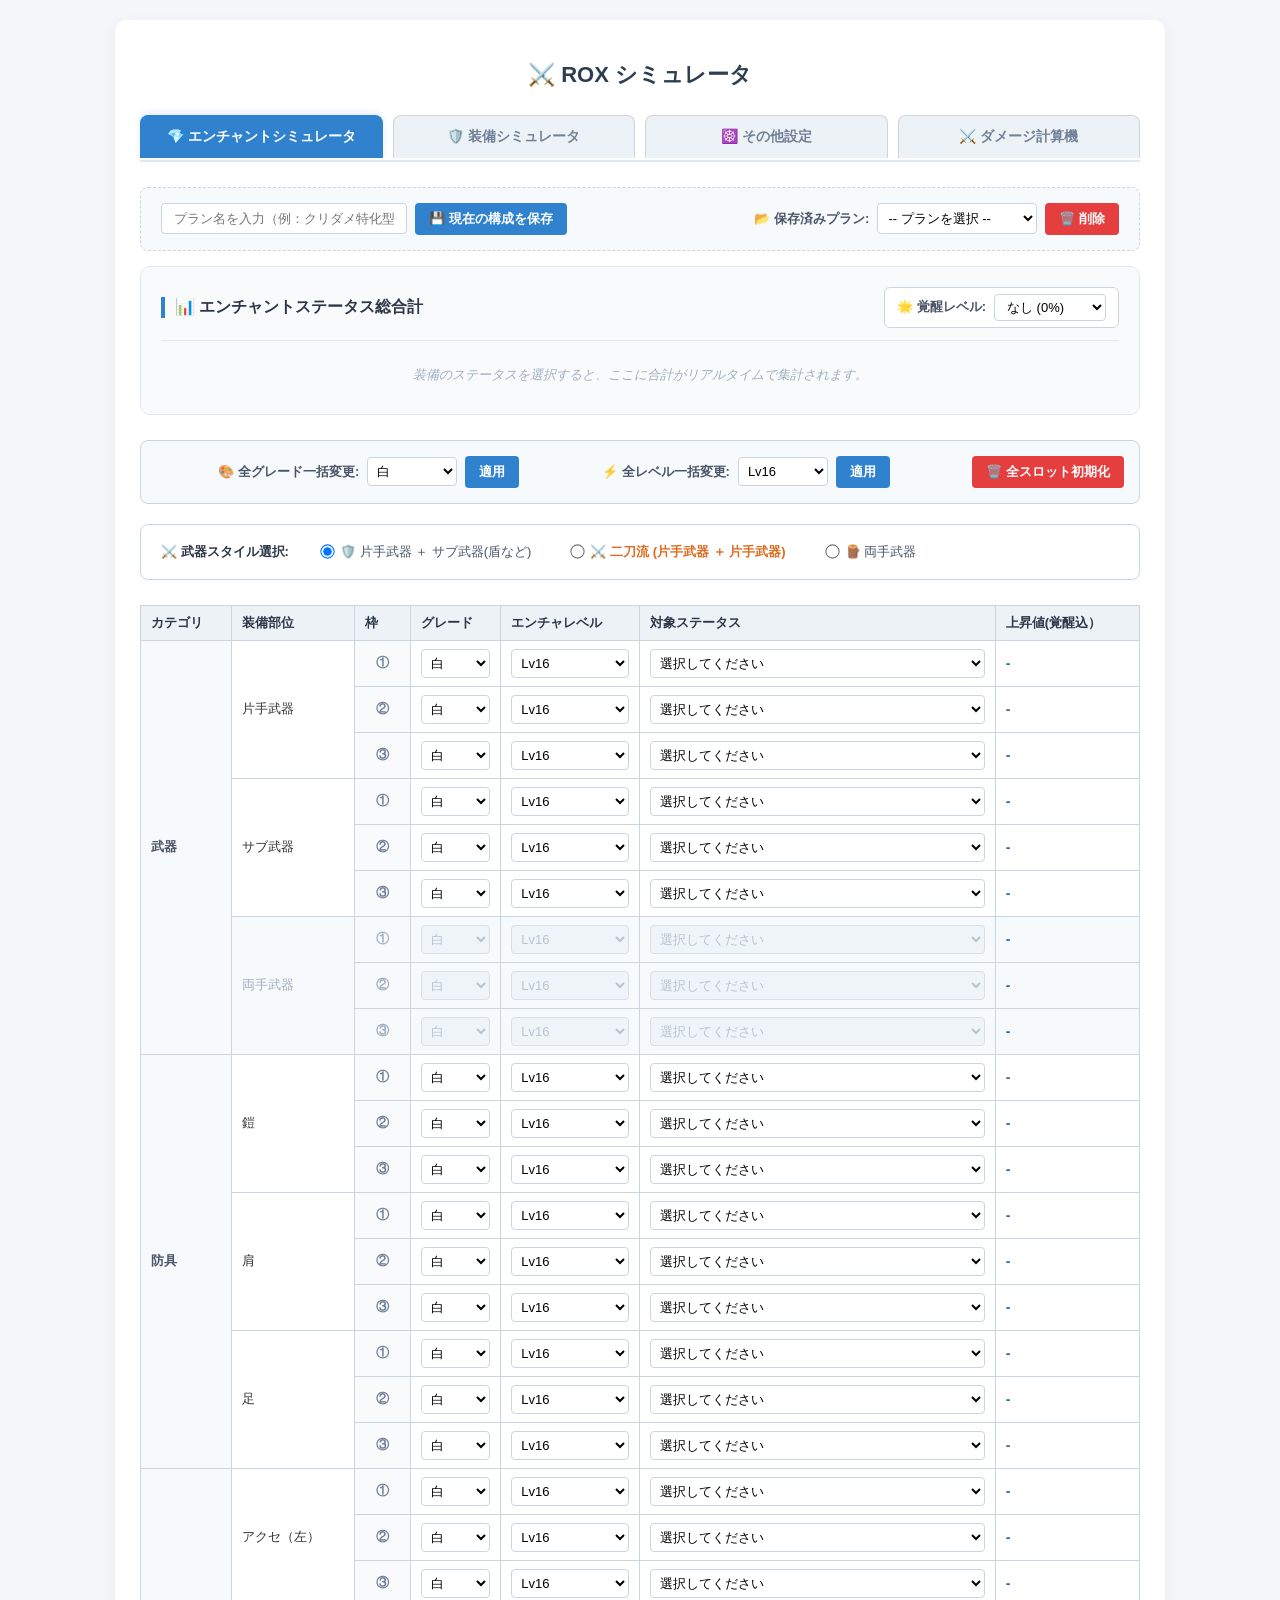
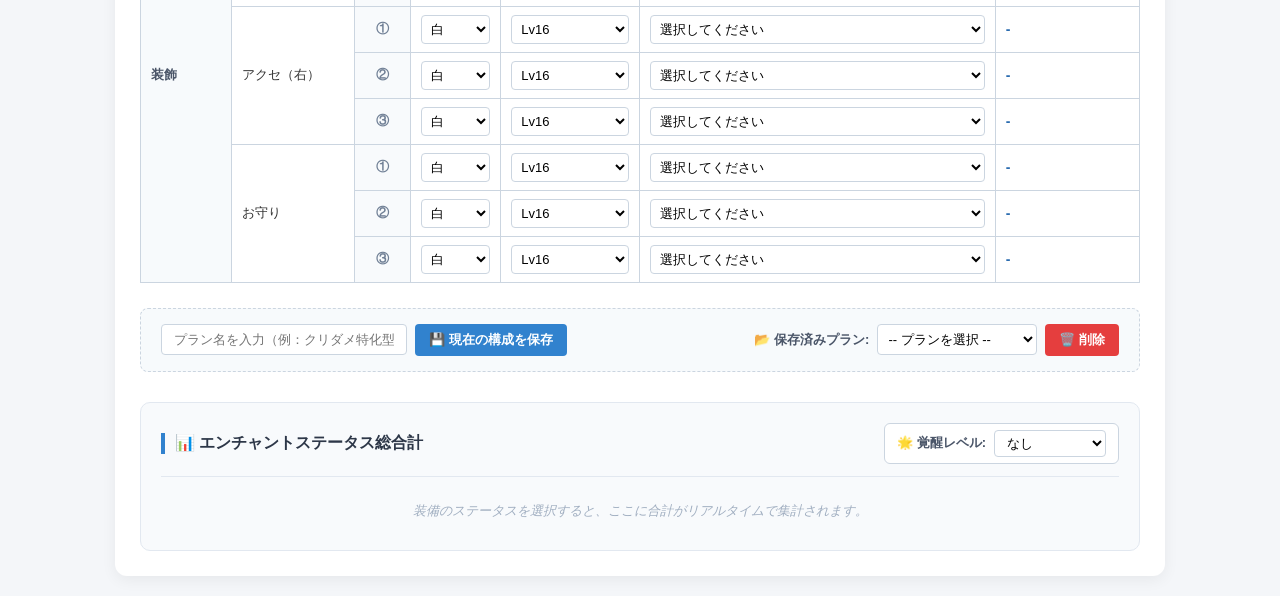
==== index.html @ 2a9247fd "add pet system" ====
<!DOCTYPE html>
<html lang="ja">
<head>
    <meta charset="UTF-8">
    <meta name="robots" content="noindex, nofollow">
    <meta name="viewport" content="width=device-width, initial-scale=1.0">
    <title>ROX シミュレータ</title>
    <link rel="stylesheet" href="css/style.css">
</head>
<body>

<div class="simulator-wrapper">
    <h1>⚔️ ROX シミュレータ</h1>

    <div class="tab-navigation">
        <button id="tabBtnEnchant" class="tab-btn active-tab" onclick="switchTab('enchant')">💎 エンチャントシミュレータ</button>
        <button id="tabBtnEquipment" class="tab-btn" onclick="switchTab('equipment')">🛡️ 装備シミュレータ</button>
        <button id="tabBtnEtc" class="tab-btn" onclick="switchTab('etc')">☸️ その他設定</button>
        <button id="tabBtnDamage" class="tab-btn" onclick="switchTab('damage')">⚔️ ダメージ計算機</button>
    </div>
    
    <div id="tabContentEnchant" class="tab-pane active-pane">
    <!-- 🌟【上部用】プラン保存・読込コントロールパネル -->
    <div class="save-panel">
        <div class="panel-section">
            <input type="text" id="planNameInput_top" placeholder="プラン名を入力（例：クリダメ特化型）" oninput="syncSavePanelInputs('top')">
            <button class="btn btn-save" onclick="saveCurrentPlan('top')">💾 現在の構成を保存</button>
        </div>
        <div class="panel-section">
            <label for="savedPlansSelect_top">📂 保存済みプラン:</label>
            <select id="savedPlansSelect_top" onchange="loadSelectedPlan('top')">
                <option value="">-- プランを選択 --</option>
            </select>
            <button class="btn btn-delete" onclick="deleteSelectedPlan('top')">🗑️ 削除</button>
        </div>
    </div>

    <!-- 🌟【上部用】クイック覚醒設定コントロールバー  -->
    <div class="summary-container summary-top-margin">
        <div class="summary-header">
            <h2>📊 エンチャントステータス総合計</h2>
            <div class="awakening-box">
                <label for="awakeningLevel_top">🌟 覚醒レベル:</label>
                <select id="awakeningLevel_top" onchange="syncAwakeningLevel('top')">
                    <option value="0" selected>なし (0%)</option>
                    <option value="0.5">Lv10 (50%)</option>
                    <option value="0.6">Lv12 (60%)</option>
                    <option value="0.7">Lv14 (70%)</option>
                    <option value="0.8">Lv16 (80%)</option>
                    <option value="0.9">Lv18 (90%)</option>
                    <option value="1.0">Lv20 (100%)</option>
                </select>
            </div>
        </div>
        <!-- 💡 上部用の合計カードがリアルタイムに描画されるエリア -->
        <div id="totalSummary_top" class="summary-grid">
            <p class="no-data-text">装備のステータスを選択すると、ここに合計がリアルタイムで集計されます。</p>
        </div>
    </div>
    
    <div class="bulk-control-panel">
        <div class="bulk-section">
            <label for="bulkGrade">🎨 全グレード一括変更:</label>
            <select id="bulkGrade">
                <option value="白">白</option>
                <option value="青">青</option>
                <option value="紫">紫</option>
                <option value="橙">橙</option>
            </select>
            <button class="btn btn-save" onclick="applyBulkGrade()">適用</button>
        </div>
        <div class="bulk-section">
            <label for="bulkLevel">⚡ 全レベル一括変更:</label>
            <select id="bulkLevel">
                <option value="Lv16">Lv16</option>
                <option value="Lv17">Lv17</option>
                <option value="Lv18">Lv18</option>
                <option value="Lv19">Lv19</option>
                <option value="Lv20">Lv20</option>
            </select>
            <button class="btn btn-save" onclick="applyBulkLevel()">適用</button>
        </div>
        <div class="bulk-section">
            <button class="btn btn-delete" onclick="resetEnchantSimulator()">🗑️ 全スロット初期化</button>
        </div>
        
    </div>
    
    <div class="weapon-style-panel">
        <span class="panel-title">⚔️ 武器スタイル選択:</span>
        <div class="radio-group-row">
            <label class="style-toggle-label label-onehand">
                <input type="radio" id="weaponMode1" name="weaponMode" value="oneHand" checked onchange="toggleWeaponMode('enchant')"> 🛡️ 片手武器 ＋ サブ武器(盾など)
            </label>
            <label class="style-toggle-label label-dualwield">
                <input type="radio" id="weaponMode3" name="weaponMode" value="dualWield" onchange="toggleWeaponMode('enchant')"> ⚔️ 二刀流 (片手武器 ＋ 片手武器)
            </label>
            <label class="style-toggle-label label-twohand">
                <input type="radio" id="weaponMode2" name="weaponMode" value="twoHand" onchange="toggleWeaponMode('enchant')"> 🪵 両手武器
            </label>
        </div>
    </div>
    
    <table class="sim-table">
        <thead>
            <tr>
                <th>カテゴリ</th>
                <th>装備部位</th>
                <th>枠</th>
                <th>グレード</th>
                <th>エンチャレベル</th>
                <th>対象ステータス</th>
                <th>上昇値(覚醒込）</th>
            </tr>
        </thead>
        <tbody>
        <tbody>
            <!-- ==================== 武器セクション ==================== -->
            <!-- 片手武器 (1〜3) -->
            <tr id="row_oneHand_1">
                <td rowspan="9" class="cat-header">武器</td>
                <td rowspan="3">片手武器</td>
                <td class="slot-num">①</td>
                <td><select id="grade_oneHand_1" onchange="calculateAll()"></select></td>
                <td><select id="level_oneHand_1" onchange="calculateAll()"></select></td>
                <td><select id="status_oneHand_1" onchange="calculateAll()"></select></td>
                <td><span id="result_oneHand_1" class="val-text">-</span></td>
            </tr>
            <tr id="row_oneHand_2">
                <td class="slot-num">②</td>
                <td><select id="grade_oneHand_2" onchange="calculateAll()"></select></td>
                <td><select id="level_oneHand_2" onchange="calculateAll()"></select></td>
                <td><select id="status_oneHand_2" onchange="calculateAll()"></select></td>
                <td><span id="result_oneHand_2" class="val-text">-</span></td>
            </tr>
            <tr id="row_oneHand_3">
                <td class="slot-num">③</td>
                <td><select id="grade_oneHand_3" onchange="calculateAll()"></select></td>
                <td><select id="level_oneHand_3" onchange="calculateAll()"></select></td>
                <td><select id="status_oneHand_3" onchange="calculateAll()"></select></td>
                <td><span id="result_oneHand_3" class="val-text">-</span></td>
            </tr>

            <!-- サブ武器 (1〜3) -->
            <tr id="row_subWeapon_1">
                <td rowspan="3" id="subWeaponLabelCell">サブ武器</td>
                <td class="slot-num">①</td>
                <td><select id="grade_subWeapon_1" onchange="calculateAll()"></select></td>
                <td><select id="level_subWeapon_1" onchange="calculateAll()"></select></td>
                <td><select id="status_subWeapon_1" onchange="calculateAll()"></select></td>
                <td><span id="result_subWeapon_1" class="val-text">-</span></td>
            </tr>
            <tr id="row_subWeapon_2">
                <td class="slot-num">②</td>
                <td><select id="grade_subWeapon_2" onchange="calculateAll()"></select></td>
                <td><select id="level_subWeapon_2" onchange="calculateAll()"></select></td>
                <td><select id="status_subWeapon_2" onchange="calculateAll()"></select></td>
                <td><span id="result_subWeapon_2" class="val-text">-</span></td>
            </tr>
            <tr id="row_subWeapon_3">
                <td class="slot-num">③</td>
                <td><select id="grade_subWeapon_3" onchange="calculateAll()"></select></td>
                <td><select id="level_subWeapon_3" onchange="calculateAll()"></select></td>
                <td><select id="status_subWeapon_3" onchange="calculateAll()"></select></td>
                <td><span id="result_subWeapon_3" class="val-text">-</span></td>
            </tr>

            <!-- 両手武器 (1〜3) -->
            <tr id="row_twoHand_1" class="disabled-row">
                <td rowspan="3">両手武器</td>
                <td class="slot-num">①</td>
                <td><select id="grade_twoHand_1" disabled onchange="calculateAll()"></select></td>
                <td><select id="level_twoHand_1" disabled onchange="calculateAll()"></select></td>
                <td><select id="status_twoHand_1" disabled onchange="calculateAll()"></select></td>
                <td><span id="result_twoHand_1" class="val-text">-</span></td>
            </tr>
            <tr id="row_twoHand_2" class="disabled-row">
                <td class="slot-num">②</td>
                <td><select id="grade_twoHand_2" disabled onchange="calculateAll()"></select></td>
                <td><select id="level_twoHand_2" disabled onchange="calculateAll()"></select></td>
                <td><select id="status_twoHand_2" disabled onchange="calculateAll()"></select></td>
                <td><span id="result_twoHand_2" class="val-text">-</span></td>
            </tr>
            <tr id="row_twoHand_3" class="disabled-row">
                <td class="slot-num">③</td>
                <td><select id="grade_twoHand_3" disabled onchange="calculateAll()"></select></td>
                <td><select id="level_twoHand_3" disabled onchange="calculateAll()"></select></td>
                <td><select id="status_twoHand_3" disabled onchange="calculateAll()"></select></td>
                <td><span id="result_twoHand_3" class="val-text">-</span></td>
            </tr>

            <!-- ==================== 防具セクション ==================== -->
            <!-- 鎧 (1〜3) -->
            <tr>
                <td rowspan="9" class="cat-header">防具</td>
                <td rowspan="3">鎧</td>
                <td class="slot-num">①</td>
                <td><select id="grade_armor_1" onchange="calculateAll()"></select></td>
                <td><select id="level_armor_1" onchange="calculateAll()"></select></td>
                <td><select id="status_armor_1" onchange="calculateAll()"></select></td>
                <td><span id="result_armor_1" class="val-text">-</span></td>
            </tr>
            <tr>
                <td class="slot-num">②</td>
                <td><select id="grade_armor_2" onchange="calculateAll()"></select></td>
                <td><select id="level_armor_2" onchange="calculateAll()"></select></td>
                <td><select id="status_armor_2" onchange="calculateAll()"></select></td>
                <td><span id="result_armor_2" class="val-text">-</span></td>
            </tr>
            <tr>
                <td class="slot-num">③</td>
                <td><select id="grade_armor_3" onchange="calculateAll()"></select></td>
                <td><select id="level_armor_3" onchange="calculateAll()"></select></td>
                <td><select id="status_armor_3" onchange="calculateAll()"></select></td>
                <td><span id="result_armor_3" class="val-text">-</span></td>
            </tr>
            <!-- 肩 (1〜3) -->
            <tr>
                <td rowspan="3">肩</td>
                <td class="slot-num">①</td>
                <td><select id="grade_shoulder_1" onchange="calculateAll()"></select></td>
                <td><select id="level_shoulder_1" onchange="calculateAll()"></select></td>
                <td><select id="status_shoulder_1" onchange="calculateAll()"></select></td>
                <td><span id="result_shoulder_1" class="val-text">-</span></td>
            </tr>
            <tr>
                <td class="slot-num">②</td>
                <td><select id="grade_shoulder_2" onchange="calculateAll()"></select></td>
                <td><select id="level_shoulder_2" onchange="calculateAll()"></select></td>
                <td><select id="status_shoulder_2" onchange="calculateAll()"></select></td>
                <td><span id="result_shoulder_2" class="val-text">-</span></td>
            </tr>
            <tr>
                <td class="slot-num">③</td>
                <td><select id="grade_shoulder_3" onchange="calculateAll()"></select></td>
                <td><select id="level_shoulder_3" onchange="calculateAll()"></select></td>
                <td><select id="status_shoulder_3" onchange="calculateAll()"></select></td>
                <td><span id="result_shoulder_3" class="val-text">-</span></td>
            </tr>
            <!-- 足 (1〜3) -->
            <tr>
                <td rowspan="3">足</td>
                <td class="slot-num">①</td>
                <td><select id="grade_foot_1" onchange="calculateAll()"></select></td>
                <td><select id="level_foot_1" onchange="calculateAll()"></select></td>
                <td><select id="status_foot_1" onchange="calculateAll()"></select></td>
                <td><span id="result_foot_1" class="val-text">-</span></td>
            </tr>
            <tr>
                <td class="slot-num">②</td>
                <td><select id="grade_foot_2" onchange="calculateAll()"></select></td>
                <td><select id="level_foot_2" onchange="calculateAll()"></select></td>
                <td><select id="status_foot_2" onchange="calculateAll()"></select></td>
                <td><span id="result_foot_2" class="val-text">-</span></td>
            </tr>
            <tr>
                <td class="slot-num">③</td>
                <td><select id="grade_foot_3" onchange="calculateAll()"></select></td>
                <td><select id="level_foot_3" onchange="calculateAll()"></select></td>
                <td><select id="status_foot_3" onchange="calculateAll()"></select></td>
                <td><span id="result_foot_3" class="val-text">-</span></td>
            </tr>

            <!-- ==================== 装飾セクション ==================== -->
            <!-- アクセ（左） (1〜3) -->
            <tr>
                <td rowspan="9" class="cat-header">装飾</td>
                <td rowspan="3">アクセ（左）</td>
                <td class="slot-num">①</td>
                <td><select id="grade_accLeft_1" onchange="calculateAll()"></select></td>
                <td><select id="level_accLeft_1" onchange="calculateAll()"></select></td>
                <td><select id="status_accLeft_1" onchange="calculateAll()"></select></td>
                <td><span id="result_accLeft_1" class="val-text">-</span></td>
            </tr>
            <tr>
                <td class="slot-num">②</td>
                <td><select id="grade_accLeft_2" onchange="calculateAll()"></select></td>
                <td><select id="level_accLeft_2" onchange="calculateAll()"></select></td>
                <td><select id="status_accLeft_2" onchange="calculateAll()"></select></td>
                <td><span id="result_accLeft_2" class="val-text">-</span></td>
            </tr>
            <tr>
                <td class="slot-num">③</td>
                <td><select id="grade_accLeft_3" onchange="calculateAll()"></select></td>
                <td><select id="level_accLeft_3" onchange="calculateAll()"></select></td>
                <td><select id="status_accLeft_3" onchange="calculateAll()"></select></td>
                <td><span id="result_accLeft_3" class="val-text">-</span></td>
            </tr>
            <!-- アクセ（右） (1〜3) -->
            <tr>
                <td rowspan="3">アクセ（右）</td>
                <td class="slot-num">①</td>
                <td><select id="grade_accRight_1" onchange="calculateAll()"></select></td>
                <td><select id="level_accRight_1" onchange="calculateAll()"></select></td>
                <td><select id="status_accRight_1" onchange="calculateAll()"></select></td>
                <td><span id="result_accRight_1" class="val-text">-</span></td>
            </tr>
            <tr>
                <td class="slot-num">②</td>
                <td><select id="grade_accRight_2" onchange="calculateAll()"></select></td>
                <td><select id="level_accRight_2" onchange="calculateAll()"></select></td>
                <td><select id="status_accRight_2" onchange="calculateAll()"></select></td>
                <td><span id="result_accRight_2" class="val-text">-</span></td>
            </tr>
            <tr>
                <td class="slot-num">③</td>
                <td><select id="grade_accRight_3" onchange="calculateAll()"></select></td>
                <td><select id="level_accRight_3" onchange="calculateAll()"></select></td>
                <td><select id="status_accRight_3" onchange="calculateAll()"></select></td>
                <td><span id="result_accRight_3" class="val-text">-</span></td>
            </tr>
            <!-- お守り (1〜3) -->
            <tr>
                <td rowspan="3">お守り</td>
                <td class="slot-num">①</td>
                <td><select id="grade_talisman_1" onchange="calculateAll()"></select></td>
                <td><select id="level_talisman_1" onchange="calculateAll()"></select></td>
                <td><select id="status_talisman_1" onchange="calculateAll()"></select></td>
                <td><span id="result_talisman_1" class="val-text">-</span></td>
            </tr>
            <tr>
                <td class="slot-num">②</td>
                <td><select id="grade_talisman_2" onchange="calculateAll()"></select></td>
                <td><select id="level_talisman_2" onchange="calculateAll()"></select></td>
                <td><select id="status_talisman_2" onchange="calculateAll()"></select></td>
                <td><span id="result_talisman_2" class="val-text">-</span></td>
            </tr>
            <tr>
                <td class="slot-num">③</td>
                <td><select id="grade_talisman_3" onchange="calculateAll()"></select></td>
                <td><select id="level_talisman_3" onchange="calculateAll()"></select></td>
                <td><select id="status_talisman_3" onchange="calculateAll()"></select></td>
                <td><span id="result_talisman_3" class="val-text">-</span></td>
            </tr>
        </tbody>
    </table>

    <!-- 💾 プラン保存・読込コントロールパネル -->
    <div class="save-panel">
        <div class="panel-section">
            <input type="text" id="planNameInput" placeholder="プラン名を入力（例：クリダメ特化型）">
            <button class="btn btn-save" onclick="saveCurrentPlan()">💾 現在の構成を保存</button>
        </div>
        <div class="panel-section">
            <label for="savedPlansSelect">📂 保存済みプラン:</label>
            <select id="savedPlansSelect" onchange="loadSelectedPlan()">
                <option value="">-- プランを選択 --</option>
            </select>
            <button class="btn btn-delete" onclick="deleteSelectedPlan()">🗑️ 削除</button>
        </div>
    </div>

    <!-- 📊 ステータス総合計表示エリア -->
    <div class="summary-container">
        <div class="summary-header">
            <h2>📊 エンチャントステータス総合計</h2>
            <div class="awakening-box">
                <label for="awakeningLevel">🌟 覚醒レベル:</label>
                <select id="awakeningLevel" onchange="calculateAll()">
                    <option value="0" selected>なし</option>
                    <option value="0.5">Lv10 (50%)</option>
                    <option value="0.6">Lv12 (60%)</option>
                    <option value="0.7">Lv14 (70%)</option>
                    <option value="0.8">Lv16 (80%)</option>
                    <option value="0.9">Lv18 (90%)</option>
                    <option value="1.0">Lv20 (100%)</option>
                </select>
            </div>
        </div>
        <div id="totalSummary" class="summary-grid">
            <p class="no-data-text">装備のステータスを選択すると、ここに合計がリアルタイムで集計されます。</p>
        </div>
    </div>
    </div>

    <!-- 装備シミュレータタブの中身 (将来の拡張を見据えたクリーン設計) -->
    <div id="tabContentEquipment" class="tab-pane">
        <div class="save-panel">
            <!-- A面: 保存セクション（左側にスッキリ並びます） -->
            <div class="panel-section">
                <input type="text" id="equipPlanNameInput" placeholder="プラン名を入力（例：クリダメ特化型）">
                <button class="btn btn-save" onclick="saveCurrentEquipmentPlan()">💾 現在の構成を保存</button>
            </div>
            
            <!-- B面: 呼出・削除セクション（右側にスッキリ並びます） -->
            <div class="panel-section">
                <label for="savedEquipPlansSelect">📁 保存済みプラン:</label>
                <select id="savedEquipPlansSelect" onchange="loadSelectedEquipmentPlan()">
                    <option value="">-- プランを選択 --</option>
                </select>
                <button class="btn btn-delete" onclick="deleteSelectedEquipmentPlan()">🗑️ 削除</button>
            </div>
        </div>
        <!-- 上段：一括コントロールと総合計のクイック確認 -->
        <div class="equipment-top-control-block">
            <div class="equipment-total-summary-box">
                <h4>📊 装備＆カード総合計ステータス</h4>
                <div class="refine-awakening-wrapper">
                    ✨ 現在の精錬覚醒ステータス: 
                    <span id="equipmentRefineAwakeningBadge" class="refine-awakening-badge">
                        覚醒なし (0%)
                    </span>
                    <span id="equipmentEnhanceAwakeningBadge" class="refine-awakening-badge enhance-awake-badge">
                        強化覚醒なし (0%)
                    </span>
                </div>
                <div id="equipmentTotalSummaryDisplay" class="summary-grid">
                    <p class="no-data-text">装備やカードを装着すると、ここにリアルタイムで合計が算出されます。</p>
                </div>
            </div>
        </div>
        <div class="equipment-bulk-control-panel">
            <span class="panel-title">🛠️ 装備品一括コントロール:</span>
            <div class="bulk-action-row">
                <div class="bulk-item">
                    <label for="bulkRefine">💎 全精錬一括変更:</label>
                    <select id="bulkRefine">
                        <option value="0">+0</option>
                        <option value="1">+1</option><option value="2">+2</option><option value="3">+3</option>
                        <option value="4">+4</option><option value="5">+5</option><option value="6">+6</option>
                        <option value="7">+7</option><option value="8">+8</option><option value="9">+9</option>
                        <option value="10">+10</option><option value="11">+11</option><option value="12">+12</option>
                        <option value="13">+13</option><option value="14">+14</option><option value="15">+15</option>
                    </select>
                    <button class="btn btn-save" onclick="applyBulkRefine()">適用</button>
                </div>
                <div class="bulk-item">
                    <label for="bulkEnhance">⚡ 全強化一括変更:</label>
                    <input type="number" id="bulkEnhance" value="100" min="100" max="120" onkeydown="return filterNumberInput(event)">
                    <button class="btn btn-save" onclick="applyBulkEnhance()">適用</button>
                </div>
            </div>
        </div>

        <div class="weapon-style-panel">
            <span class="panel-title">⚔️ 武器スタイル選択 (クイック変更):</span>
            <div class="radio-group-row">
                <label class="style-toggle-label label-onehand">
                    <input type="radio" id="weaponMode1_eq" name="weaponMode_eq_group" value="oneHand" checked onchange="syncWeaponModeFromEquipment('oneHand')"> 🛡️ 片手武器 ＋ サブ武器(盾など)
                </label>
                <label class="style-toggle-label label-dualwield">
                    <input type="radio" id="weaponMode3_eq" name="weaponMode_eq_group" value="dualWield" onchange="syncWeaponModeFromEquipment('dualWield')"> ⚔️ 二刀流 (片手武器 ＋ 片手武器)
                </label>
                <label class="style-toggle-label label-twohand">
                    <input type="radio" id="weaponMode2_eq" name="weaponMode_eq_group" value="twoHand" onchange="syncWeaponModeFromEquipment('twoHand')"> 🪵 両手武器
                </label>
            </div>
        </div>

    
        <!-- メインエリア：左右分割レイアウト -->
        <div class="equipment-simulator-main-flex">
            
            <!-- 🟥 左側：装備構成スロットエリア -->
            <div class="equipment-slots-left-box">
                <h3>🟥 装備スロット構成</h3>
                <p class="help-text">※各マスの選択欄をクリックして、右側の一覧から装着アイテム・カードを選んでください。</p>
                
                <table class="sim-table">
                    <thead>
                        <tr>
                            <th>カテゴリ</th>
                            <th>装備部位</th>
                            <th>装備品</th>
                            <th>精錬</th>
                            <th>強化</th>
                            <th>カード</th>
                        </tr>
                    </thead>
                    <tbody id="equipmentSlotTableBody">
                        <!-- JavaScriptから、指定されたスロット数（計29枠）が完璧な結合レイアウトで全自動生成されます -->
                    </tbody>
                </table>
            </div>
            
            <!-- 🟦 右側：部位連動・検索フィルタ付き一覧エリア -->
            <div class="equipment-list-right-box">
                <div class="equipment-list-sticky-header">
                    <h3>🟦 選択可能アイテム / カード一覧</h3>
                    <div class="active-equipment-slot-badge">
                        選択中の部位: <span id="currentSelectedEquipmentSlotBadge">未選択 (すべて表示中)</span>
                    </div>
                    
                    <!-- 検索フィルタパネル -->
                    <div class="equipment-filter-panel">
                        <input type="text" id="equipmentSearchNameInput" placeholder="名称で検索..." oninput="filterEquipmentListDisplay()">
                        <input type="text" id="equipmentSearchEffectInput" placeholder="効果・ステータス名で検索（例: 貫通）..." oninput="filterEquipmentListDisplay()">
                        <button class="btn btn-delete" onclick="clearEquipmentFilters()" style="padding: 6px 12px; font-size: 12px;">リセット</button>
                    </div>
                </div>

                <!-- アイテムがズラリと並ぶスクロールエリア -->
                <div id="equipmentMasterListContainer" class="equipment-items-scroll-grid">
                    <!-- JavaScriptから条件に合うアイテムがパネルとして大量生成されます -->
                </div>
            </div>

        </div>
    </div>

    <!-- 🌟【完全体・確定版】構成・順序・デザイン規格・計算関数を100%統一させたその他設定タブ -->
    <div id="tabContentEtc" class="tab-pane">
        <div class="save-panel">
            <!-- A面: 保存セクション（左側にスッキリ並びます） -->
            <div class="panel-section">
                <input type="text" id="otherPlanNameInput" placeholder="プラン名を入力（例：ギルド影装MAX型）">
                <button class="btn btn-save" onclick="saveCurrentOtherPlan()">💾 現在の構成を保存</button>
            </div>
            
            <!-- B面: 呼出・削除セクション（右側にスッキリ並びます） -->
            <div class="panel-section">
                <label for="savedOtherPlansSelect">📁 保存済みプラン:</label>
                <select id="savedOtherPlansSelect" onchange="loadSelectedOtherPlan()">
                    <option value="">-- プランを選択 --</option>
                </select>
                <button class="btn btn-delete" onclick="deleteSelectedOtherPlan()">🗑️ 削除</button>
            </div>
        </div>
        <div class="summary-container summary-top-margin">
            <div class="summary-header">
                <h2>📊 その他ステータス総合計</h2>
            </div>
            
            <!-- 💡 ここにその他専用の合計カードがリアルタイムで美しく描画されます（クラス名を大元の summary-grid に統一） -->
            <div id="otherTotalSummaryDisplay" class="summary-grid">
                <p class="no-data-text">数値を入力すると、ここに合計がリアルタイムで集計されます。</p>
            </div>
        </div>

        <!-- 3. 【設定項目】ギルドの祝福コントロールバー -->
        <div class="other-content-box-container">
            <!-- 1. 上部のタイトルヘッダー行 -->
            <div class="box-header-row">
                <div class="box-title-side">
                    <span class="blue-vertical-line">|</span> 🏰 ギルドの祝福
                </div>
                <button class="btn-box-reset" onclick="resetSectionValues('guild')">リセット</button>
            </div>
            
            <!-- 2. 中央を貫く薄い1本線の区切り線 -->
            <div class="box-divider"></div>
            
            <!-- 3. 下部のコントロール要素エリア（ここで物理・魔法貫通のレベルを快適操作） -->
            <div class="box-body-controls-area">
                <div class="bulk-control-item">
                    <span class="control-item-label">🔷 物理貫通Lv:</span>
                    <input type="number" id="other_guild_p_pen_lv" value="0" min="0" max="100" oninput="calculateOtherTotalStatus()">
                </div>
                <div class="bulk-control-item">
                    <span class="control-item-label">🔮 魔法貫通Lv:</span>
                    <input type="number" id="other_guild_m_pen_lv" value="0" min="0" max="100" oninput="calculateOtherTotalStatus()">
                </div>
            </div>
        </div>

        <!-- ペット -->
        <div class="other-content-box-container">
            <div class="box-header-row">
                <div class="box-title-side">
                    <span class="blue-vertical-line">|</span> 🛡️ ペット効果
                </div>
                <button class="btn-box-reset" onclick="resetSectionValues('pet')">リセット</button>
            </div>

            <div class="box-divider"></div>

            <!-- 通常ペット効果（枠1〜3） -->
            <div id="petEffectContainer" class="pet-effect-layout"></div>

            <!-- 才能スキル（攻撃側） -->
            <div id="petTraitAtkContainer" class="pet-effect-layout"></div>

            <!-- 才能スキル（防御側） -->
            <div id="petTraitDefContainer" class="pet-effect-layout"></div>
        </div>

        
        <!-- 影装 -->
        <div class="other-content-box-container">
            <!-- 1. 上部のタイトルヘッダー行 -->
            <div class="box-header-row">
                <div class="box-title-side">
                    <span class="blue-vertical-line">|</span> 🔮 影装
                </div>
                <button class="btn-box-reset" onclick="resetSectionValues('shadow')">リセット</button>
            </div>
            
            <!-- 2. 中央を貫く薄い1本線の区切り線 -->
            <div class="box-divider"></div>
            
            <!-- 3. 下部のコントロール要素エリア（入力範囲を 0〜35 に美しくロック） -->
            <div class="shadow-group-container">
                <!-- ⚔️ PVP属性 -->
                <div class="shadow-card">
                    <div class="shadow-card-title">⚔️ PVP＆サイズ</div>
                    <div class="shadow-item-row">
                        <label for="other_shadow_pvp_p_amp_lv">💥 PVP最終物理増強Lv</label>
                        <input type="number" id="other_shadow_pvp_p_amp_lv" value="0" min="0" max="35" oninput="calculateOtherTotalStatus()">
                    </div>
                    <div class="shadow-item-row">
                        <label for="other_shadow_pvp_m_amp_lv">🔮 PVP最終魔法増強Lv</label>
                        <input type="number" id="other_shadow_pvp_m_amp_lv" value="0" min="0" max="35" oninput="calculateOtherTotalStatus()">
                    </div>
                    <div class="shadow-item-row">
                        <label for="other_shadow_pvp_p_res_lv">🛡️ PVP最終物理ダメージ軽減Lv</label>
                        <input type="number" id="other_shadow_pvp_p_res_lv" value="0" min="0" max="35" oninput="calculateOtherTotalStatus()">
                    </div>
                    <div class="shadow-item-row">
                        <label for="other_shadow_pvp_m_res_lv">🌀 PVP最終魔法ダメージ軽減Lv</label>
                        <input type="number" id="other_shadow_pvp_m_res_lv" value="0" min="0" max="35" oninput="calculateOtherTotalStatus()">
                    </div>
                    <div class="shadow-item-row">
                        <label for="other_shadow_size_dmg_lv">🗡️ 中型増加Lv（想定値）</label>
                        <input type="number" id="other_shadow_size_dmg_lv" value="0" min="0" max="35" oninput="calculateOtherTotalStatus()">
                    </div>
                    <div class="shadow-item-row">
                        <label for="other_shadow_size_res_lv">🛡️ 中型軽減Lv（想定値）</label>
                        <input type="number" id="other_shadow_size_res_lv" value="0" min="0" max="35" oninput="calculateOtherTotalStatus()">
                    </div>
                </div>

                <!-- 🎯 攻撃＆属性補正 -->
                <div class="shadow-card">
                    <div class="shadow-card-title">🎯 攻撃＆属性補正</div>
                    <div class="shadow-item-row">
                        <label for="other_shadow_p_pen_lv">🗡️ 物理貫通Lv</label>
                        <input type="number" id="other_shadow_p_pen_lv" value="0" min="0" max="50" oninput="calculateOtherTotalStatus()">
                    </div>
                    <div class="shadow-item-row">
                        <label for="other_shadow_m_pen_lv">🪄 魔法貫通Lv</label>
                        <input type="number" id="other_shadow_m_pen_lv" value="0" min="0" max="50" oninput="calculateOtherTotalStatus()">
                    </div>
                    <div class="shadow-item-row">
                        <label for="other_shadow_pvp_p_amp_lv">💥 最終物理増強Lv</label>
                        <input type="number" id="other_shadow_p_amp_lv" value="0" min="0" max="50" oninput="calculateOtherTotalStatus()">
                    </div>
                    <div class="shadow-item-row">
                        <label for="other_shadow_pvp_m_amp_lv">🔮 最終魔法増強Lv</label>
                        <input type="number" id="other_shadow_m_amp_lv" value="0" min="0" max="50" oninput="calculateOtherTotalStatus()">
                    </div>
                    <div class="shadow-item-row">
                        <label for="other_shadow_p_pen_lv">🗡️ 最終物理貫通Lv</label>
                        <input type="number" id="other_shadow_p_pen_lst_lv" value="0" min="0" max="50" oninput="calculateOtherTotalStatus()">
                    </div>
                    <div class="shadow-item-row">
                        <label for="other_shadow_m_pen_lv">🪄 最終魔法貫通Lv</label>
                        <input type="number" id="other_shadow_m_pen_lst_lv" value="0" min="0" max="50" oninput="calculateOtherTotalStatus()">
                    </div>
                    <div class="shadow-item-row">
                        <label for="other_shadow_cri_dmg_lv">🎯 CRIダメージ%Lv</label>
                        <input type="number" id="other_shadow_cri_dmg_lv" value="0" min="0" max="50" oninput="calculateOtherTotalStatus()">
                    </div>
                    <div class="shadow-item-row">
                        <label for="other_shadow_attr_dmg_lv">🔥 属性強化%Lv（想定値）</label>
                        <input type="number" id="other_shadow_attr_dmg_lv" value="0" min="0" max="35" oninput="calculateOtherTotalStatus()">
                    </div>
                    <div class="shadow-item-row">
                        <label for="other_shadow_attr_res_lv">🔰 属性耐性%Lv（想定値）</label>
                        <input type="number" id="other_shadow_attr_res_lv" value="0" min="0" max="35" oninput="calculateOtherTotalStatus()">
                    </div>
                </div>
            </div>
        </div>

        <!-- 神紋効果 -->
        <div class="other-content-box-container">
            <div class="box-header-row">
                <div class="box-title-side">
                    <span class="blue-vertical-line">|</span> 🛡️ 神紋ステータス効果
                </div>
                <button class="btn-box-reset" onclick="resetSectionValues('sinmon')">リセット</button>
            </div>
            
            <div id="sinmonTabNavigation" class="tab-navigation" style="margin-top: 10px; margin-bottom: 15px; border-bottom: 1px solid #e2e8f0;"></div>
            
            <div class="box-divider"></div>

            <div id="dynamicCrestContainer" class="sinmon-vertical-layout"></div>
        </div>

    </div>

    <!-- 🌟ダメージ計算機タブの中身（既存のダメージ計算エリアを包む） -->
    <div id="tabContentDamage" class="tab-pane">
    <!-- ⚔️ ダメージシミュレータエリア -->
    <div class="damage-calc-container">
        <div class="summary-container" style="margin-top: 0; margin-bottom: 25px;">
            <div class="summary-header">
                <h2>📊 シミュレーター反映ステータス総合計 (合算値)</h2>
                <div style="font-size: 11px; font-weight: bold; color: #718096; background: #edf2f7; padding: 4px 10px; border-radius: 4px;">
                    ✨ 各ページの合計データを自動集約中
                </div>
            </div>
            
            <!-- 💡 ここにJavaScriptが「エンチャント ＋ 装備 ＋ その他設定」をすべて足し算したカードをリアルタイム描画します -->
            <div id="damageTotalSummaryDisplay" class="summary-grid">
                <p class="no-data-text">各タブでステータスを設定すると、ここにすべての合計値がリアルタイムで一斉合算されます。</p>
            </div>
        </div>
        
        <div class="side-toggle-panel">
            <!-- ① タイトル行 -->
            <div class="panel-title-row">
                <span class="toggle-title">🌐 シミュレータ反映設定 (全タブの総合計を一斉適用)</span>
            </div>
            
            <!-- ② 反映先ラジオボタン行（提示いただいた大元のコード・ID・関数と100%完全同一化！） -->
            <div class="panel-options-row">
                <span class="options-label">🎯 反映先：</span>
                <label class="side-toggle-label label-src">
                    <input type="radio" id="calcModeSrc" name="calcPositionMode" value="src" checked onchange="switchPositionMode()"> ⚔️ 攻撃側 (自分のエンチャ増加分を反映)
                </label>
                <label class="side-toggle-label label-dst">
                    <input type="radio" id="calcModeDst" name="calcPositionMode" value="dst" onchange="switchPositionMode()"> 🛡️ 防御側 (自分のエンチャ軽減分を反映)
                </label>
            </div>
            
            <!-- ③ ボタンコントロール行（物理用と魔法用の2つの特化ボタンへ拡張配備！） -->
            <div class="panel-buttons-row" style="display: flex; flex-wrap: wrap; gap: 10px; width: 100%;">
                <button class="btn btn-save" onclick="applyMergedTotalToDamageFields('physical')" style="background-color: #3182ce !important; flex: 1;">💾 物理ステータスを反映</button>
                <button class="btn btn-save" onclick="applyMergedTotalToDamageFields('magic')" style="background-color: #805ad5 !important; flex: 1;">💾 魔法ステータスを反映</button>
                <button class="btn btn-delete" onclick="clearDamageFieldsBySelection()" style="width: auto; padding: 9px 15px;">🗑️ 初期化</button>
            </div>
        </div>
        
        <div class="save-panel" style="margin-bottom: 25px;">
            <div class="panel-section">
                <input type="text" id="dmgPlanNameInput" placeholder="計算プラン名（例：ボス戦・通常型）">
                <button class="btn btn-save" onclick="saveDamagePlan()">💾 計算条件を保存</button>
            </div>
            <div class="panel-section">
                <label for="savedDmgPlansSelect">📂 保存済み計算プラン:</label>
                <select id="savedDmgPlansSelect" onchange="loadDamagePlan()">
                    <option value="">-- プランを選択 --</option>
                </select>
                <button class="btn btn-delete" onclick="deleteDamagePlan()">🗑️ 削除</button>
            </div>
        </div>
        
        <div class="calc-main-flex-container">
            
            <!-- 🟥 攻撃側ブロック (左側) -->
            <div class="calc-box-half src-side-block">
                <h3>🟥 攻撃側 / 増加部分 (あなた)</h3>
                
                <div class="fixed-input-row">
                    <label for="calc_atk">物理 / 魔法攻撃力 (ステータス値):</label>
                    <input type="number" id="calc_atk" value="10000" oninput="calculateDamage()">
                </div>
                
                <div class="fixed-input-row">
                    <label for="calc_pen">最終物理 / 魔法貫通 (%):</label>
                    <input type="number" id="calc_pen" value="0" oninput="calculateDamage()">
                </div>
                
                <div class="fixed-input-row">
                    <label for="calc_criDmg">CRIダメージ (%):</label>
                    <input type="number" id="calc_criDmg" value="200" oninput="calculateDamage()">
                </div>
                
                <div class="fixed-input-row">
                    <label for="calc_atkPercent">物理 / 魔法増強 (実数):</label>
                    <input type="number" id="calc_atkPercent" value="0" oninput="calculateDamage()">
                </div>
                
                <div class="fixed-input-row">
                    <label for="calc_finAtkPercent">最終物理 / 魔法増強 (%):</label>
                    <input type="number" id="calc_finAtkPercent" value="0" oninput="calculateDamage()">
                </div>
                
                <div class="fixed-input-row">
                    <label for="calc_monsterDamage">種族ダメージ増加 (%):</label>
                    <input type="number" id="calc_monsterDamage" value="0" oninput="calculateDamage()">
                </div>

                <div class="fixed-input-row">
                    <label for="calc_attrDmg">属性強化 (%):</label>
                    <input type="number" id="calc_attrDmg" value="0" oninput="calculateDamage()">
                </div>
                
                <div class="fixed-input-row">
                    <label for="calc_attrFactor">属性相性倍率 (%):</label>
                    <input type="number" id="calc_attrFactor" value="100" oninput="calculateDamage()">
                </div>
                
                <div class="fixed-input-row">
                    <label for="calc_sizeFactor">武器サイズ補正 (%):</label>
                    <input type="number" id="calc_sizeFactor" value="100" oninput="calculateDamage()">
                </div>

                <div class="fixed-input-row">
                    <label for="calc_sizeDamage">サイズダメージ増加 (%):</label>
                    <input type="number" id="calc_sizeDamage" value="0" oninput="calculateDamage()">
                </div>
                
                <div class="fixed-input-row">
                    <label for="calc_dmgUp">ダメージアップ (%):</label>
                    <input type="number" id="calc_dmgUp" value="0" oninput="calculateDamage()">
                </div>
                
                <div class="fixed-input-row">
                    <label for="calc_finDmgUp">最終ダメージ増加 (%):</label>
                    <input type="number" id="calc_finDmgUp" value="0" oninput="calculateDamage()">
                </div>
                
                <div class="fixed-input-row pvp-item-row">
                    <label for="calc_pvpAtkReal">PVP物理 / 魔法増強 (実数):</label>
                    <input type="number" id="calc_pvpAtkReal" value="0" oninput="calculateDamage()">
                </div>
                
                <div class="fixed-input-row pvp-item-row">
                    <label for="calc_pvpAtkPercent">PVP最終物理 / 魔法増強 (%):</label>
                    <input type="number" id="calc_pvpAtkPercent" value="0" oninput="calculateDamage()">
                </div>
                
                <div class="fixed-input-row skill-item-row">
                    <label for="calc_skillFactor">スキル倍率 (%):</label>
                    <input type="number" id="calc_skillFactor" value="100" oninput="calculateDamage()">
                </div>
                
                <div class="fixed-input-row skill-item-row">
                    <label for="calc_skillAdd">スキル加算 (実数):</label>
                    <input type="number" id="calc_skillAdd" value="0" oninput="calculateDamage()">
                </div>
            </div>
            
            <!-- 🟦 防御側ブロック (右側) -->
            <div class="calc-box-half dst-side-block">
                <h3>🟦 防御側 / 軽減部分 (ターゲット・敵)</h3>
                
                <!-- 攻撃力の対面空欄 -->
                <div class="fixed-input-row dummy-height-row"></div>
                
                <div class="fixed-input-row">
                    <label for="calc_defPercent">最終物理 / 魔法防御力 (%):</label>
                    <input type="number" id="calc_defPercent" value="0" oninput="calculateDamage()">
                </div>
                
                <div class="fixed-input-row">
                    <label for="calc_criRes">CRIダメージ軽減 (%):</label>
                    <input type="number" id="calc_criRes" value="0" oninput="calculateDamage()">
                </div>
                
                <div class="fixed-input-row">
                    <label for="calc_defRealPercent">物理 / 魔法ダメージ軽減 (実数):</label>
                    <input type="number" id="calc_defRealPercent" value="0" oninput="calculateDamage()">
                </div>
                
                <div class="fixed-input-row">
                    <label for="calc_finAtkRes">最終物理 / 魔法ダメージ軽減 (%):</label>
                    <input type="number" id="calc_finAtkRes" value="0" oninput="calculateDamage()">
                </div>
                
                <div class="fixed-input-row">
                    <label for="calc_monsterRes">種族被ダメージ軽減 (%):</label>
                    <input type="number" id="calc_monsterRes" value="0" oninput="calculateDamage()">
                </div>
                
                <div class="fixed-input-row">
                    <label for="calc_attrRes">属性耐性 (%):</label>
                    <input type="number" id="calc_attrRes" value="0" oninput="calculateDamage()">
                </div>
                
                <!-- 属性相性・サイズ補正の対面用空欄 -->
                <div class="fixed-input-row dummy-height-row"></div>
                <div class="fixed-input-row dummy-height-row"></div>
                
                <div class="fixed-input-row">
                    <label for="calc_sizeRes">サイズ被ダメージ軽減 (%):</label>
                    <input type="number" id="calc_sizeRes" value="0" oninput="calculateDamage()">
                </div>
                
                <!-- ダメージアップ・最終ダメージ増加の対面用空欄 -->
                <div class="fixed-input-row dummy-height-row"></div>
                <div class="fixed-input-row">
                    <label for="calc_finDmgRes">最終ダメージ軽減 (%):</label>
                    <input type="number" id="calc_finDmgRes" value="0" oninput="calculateDamage()">
                </div>
                
                <div class="fixed-input-row pvp-item-row">
                    <label for="calc_pvpDefReal">PVP物理 / 魔法ダメージ軽減 (実数):</label>
                    <input type="number" id="calc_pvpDefReal" value="0" oninput="calculateDamage()">
                </div>
                
                <div class="fixed-input-row pvp-item-row">
                    <label for="calc_pvpDefPercent">PVP最終物理 / 魔法ダメージ軽減 (%):</label>
                    <input type="number" id="calc_pvpDefPercent" value="0" oninput="calculateDamage()">
                </div>
                
                <!-- スキル倍率・加算の対面用空欄 -->
                <div class="fixed-input-row dummy-height-row"></div>
                <div class="fixed-input-row dummy-height-row"></div>
            </div>
            
        </div>

        <!-- 📊 計算結果パネル (ダークテーマ) -->
        <div class="damage-output-panel">
            <div class="out-column text-pve">
                <h4>🍀 一般モンスター (PvE)</h4>
                <div class="out-row">通常攻撃ダメージ: <span id="out_monNorm" class="dmg-val">-</span></div>
                <div class="out-row">クリティカルダメージ: <span id="out_monCri" class="dmg-val">-</span></div>
                <div class="out-row">スキルダメージ: <span id="out_monSkill" class="dmg-val">-</span></div>
                <div class="out-row out-row-skill-cri mon-color">スキルクリティカル: <span id="out_monSkillCri" class="dmg-val">-</span></div>
            </div>
            <div class="out-column text-pvp">
                <h4>⚔️ 対人戦 (PvP / GvG)</h4>
                <div class="out-row">通常攻撃ダメージ: <span id="out_pvpNorm" class="dmg-val">-</span></div>
                <div class="out-row">クリティカルダメージ: <span id="out_pvpCri" class="dmg-val">-</span></div>
                <div class="out-row">スキルダメージ: <span id="out_pvpSkill" class="dmg-val">-</span></div>
                <div class="out-row out-row-skill-cri pvp-color">スキルクリティカル: <span id="out_pvpSkillCri" class="dmg-val">-</span></div>
            </div>
        </div>
    </div>

    </div>
</div>

<script src="js/enchant_data.js"></script>
<script src="js/card_data.js"></script>
<script src="js/equip_item_data.js"></script>
<script src="js/sinmon_item_data.js"></script>
<script src="js/pet_data.js"></script>
<script src="js/script.js"></script>
</body>
</html>
---- css/style.css ----
/* ==========================================================================
   🎨 ROXシミュレータ 統合スタイルシート（バグ完全修正・クリーン統合版）
   ========================================================================== */
body {
    font-family: 'Helvetica Neue', Arial, sans-serif;
    background-color: #f4f6f9;
    color: #333;
    margin: 0;
    padding: 20px;
}
.simulator-wrapper {
    max-width: 1000px;
    margin: 0 auto;
    background: #fff;
    padding: 25px;
    border-radius: 12px;
    box-shadow: 0 4px 15px rgba(0,0,0,0.06);
}
h1 {
    text-align: center;
    color: #2c3e50;
    font-size: 22px;
    margin-bottom: 25px;
}
.sim-table {
    width: 100%;
    border-collapse: collapse;
    font-size: 13px;
}
.sim-table th, .sim-table td {
    border: 1px solid #cbd5e0;
    padding: 8px 10px;
    text-align: left;
}
.sim-table th {
    background-color: #edf2f7;
    color: #2d3748;
    font-weight: bold;
}
.cat-header {
    background-color: #f7fafc;
    font-weight: bold;
    text-align: center;
    color: #4a5568;
    width: 70px;
}
.slot-num {
    text-align: center !important;
    background-color: #f8fafc;
    font-weight: bold;
    color: #718096;
    width: 35px;
}
select {
    width: 100%;
    padding: 5px;
    border: 1px solid #cbd5e0;
    border-radius: 4px;
    background-color: #fff;
    font-size: 13px;
}
select:disabled {
    background-color: #edf2f7;
    color: #a0aec0;
    cursor: not-allowed;
}
.val-text {
    font-weight: bold;
    color: #2b6cb0;
    font-size: 14px;
}
.disabled-row td:not(.cat-header) {
    background-color: #f7fafc;
    color: #a0aec0;
}
input[type="radio"] {
    margin-right: 5px;
    cursor: pointer;
}

/* プラン保存・読込コントロールパネル */
.save-panel {
    margin-top: 25px;
    padding: 15px 20px;
    background-color: #f7fafc;
    border: 1px dashed #cbd5e0;
    border-radius: 8px;
    display: flex;
    flex-wrap: wrap;
    justify-content: space-between;
    gap: 15px;
}
.panel-section {
    display: flex;
    align-items: center;
    gap: 8px;
}
.panel-section input[type="text"] {
    padding: 7px 12px;
    font-size: 13px;
    border: 1px solid #cbd5e0;
    border-radius: 4px;
    width: 220px;
}
.panel-section label {
    font-size: 13px;
    font-weight: bold;
    color: #4a5568;
    margin-bottom: 0;
}
.panel-section select {
    width: 160px;
    padding: 6px;
}
.btn {
    padding: 7px 14px;
    font-size: 13px;
    font-weight: bold;
    border: none;
    border-radius: 4px;
    cursor: pointer;
    transition: background 0.2s;
}
.btn-save {
    background-color: #3182ce;
    color: #fff;
}
.btn-save:hover {
    background-color: #2b6cb0;
}
.btn-delete {
    background-color: #e53e3e;
    color: #fff;
}
.btn-delete:hover {
    background-color: #c53030;
}

/* ステータス総合計エリア */
.summary-container {
    margin-top: 30px;
    padding: 20px;
    background-color: #f8fafc;
    border: 1px solid #e2e8f0;
    border-radius: 10px;
}
.summary-header {
    display: flex;
    justify-content: space-between;
    align-items: center;
    border-bottom: 1px solid #e2e8f0;
    padding-bottom: 12px;
    margin-bottom: 15px;
}
.summary-container h2 {
    font-size: 16px;
    color: #2d3748;
    margin: 0;
    border-left: 4px solid #3182ce;
    padding-left: 10px;
}
.awakening-box {
    display: flex;
    align-items: center;
    background-color: #fff;
    padding: 6px 12px;
    border-radius: 6px;
    border: 1px solid #cbd5e0;
}
.awakening-box label {
    font-size: 13px;
    font-weight: bold;
    color: #4a5568;
    margin-right: 8px;
}
.awakening-box select {
    width: auto;
    padding: 4px 8px;
    font-size: 13px;
    border: 1px solid #cbd5e0;
    border-radius: 4px;
}
.summary-grid {
    display: grid;
    grid-template-columns: repeat(auto-fill, minmax(220px, 1fr));
    gap: 12px;
}
.summary-card {
    background-color: #fff;
    padding: 12px 15px;
    border-radius: 6px;
    border: 1px solid #cbd5e0;
    display: flex;
    justify-content: space-between;
    align-items: center;
    box-shadow: 0 2px 4px rgba(0,0,0,0.02);
}
.card-status-name {
    font-size: 12px;
    color: #4a5568;
    font-weight: 500;
}
.card-status-value {
    font-size: 15px;
    color: #2b6cb0;
    font-weight: bold;
}
.no-data-text {
    grid-column: 1 / -1;
    text-align: center;
    color: #a0aec0;
    font-style: italic;
    margin: 10px 0;
    font-size: 13px;
}

/* 一括変更パネルのスタイル */
.bulk-control-panel {
    background-color: #f7fafc;
    border: 1px solid #cbd5e0;
    padding: 15px;
    border-radius: 8px;
    margin-bottom: 20px;
    display: flex;
    flex-wrap: wrap;
    gap: 20px;
    justify-content: space-around;
}
.bulk-section {
    display: flex;
    align-items: center;
    gap: 8px;
}
.bulk-section label {
    font-size: 13px;
    font-weight: bold;
    color: #4a5568;
}
.bulk-section select {
    width: 90px;
    padding: 5px;
}

/* ==========================================================================
   ダメージシミュレータエリア用
   ========================================================================== */
.damage-calc-container {
    margin-top: 35px;
    padding: 25px;
    background-color: #fcfcfc;
    border: 1px solid #cbd5e0;
    border-radius: 12px;
    box-shadow: 0 4px 12px rgba(0, 0, 0, 0.03);
}
.damage-calc-container h2 {
    font-size: 16px;
    color: #2c3e50;
    margin: 0 0 5px 0;
    border-left: 4px solid #e53e3e;
    padding-left: 10px;
}
.damage-calc-container .help-text {
    font-size: 11px;
    color: #718096;
    margin: 0 0 20px 0;
    font-style: italic;
}
.calc-main-flex-container {
    display: flex;
    width: 100%;
    gap: 24px;
    box-sizing: border-box;
}
.calc-box-half {
    flex: 1;
    width: 50%;
    border: 1px solid #e2e8f0;
    border-radius: 8px;
    padding: 20px;
    box-sizing: border-box;
    display: flex;
    flex-direction: column;
    gap: 2px;
}
.src-side-block {
    background-color: #fffaf5;
    border-top: 4px solid #dd6b20;
}
.src-side-block h3 {
    margin: 0 0 15px 0;
    font-size: 14px;
    color: #dd6b20;
    border-bottom: 2px solid #feebc8;
    padding-bottom: 8px;
}
.dst-side-block {
    background-color: #f7fafc;
    border-top: 4px solid #3182ce;
}
.dst-side-block h3 {
    margin: 0 0 15px 0;
    font-size: 14px;
    color: #3182ce;
    border-bottom: 2px solid #ebf8ff;
    padding-bottom: 8px;
}
.fixed-input-row {
    display: flex;
    align-items: center;
    justify-content: space-between;
    height: 38px;
    padding: 0 10px;
    background-color: #fff;
    border: 1px solid #edf2f7;
    border-radius: 4px;
    box-sizing: border-box;
}
.fixed-input-row:hover {
    background-color: #fcfcfc;
}
.pvp-item-row { background-color: #f7fafc; border-left: 3px solid #4299e1; }
.skill-item-row { background-color: #fffaf0; border-left: 3px solid #ed8936; }
.dummy-height-row {
    background-color: transparent !important;
    border: 1px solid transparent !important;
    pointer-events: none;
}
.fixed-input-row label {
    font-weight: 500;
    font-size: 13px;
    color: #4a5568;
    white-space: nowrap;
}
.fixed-input-row input[type="number"] {
    width: 100px;
    padding: 5px 8px;
    font-size: 13px;
    border: 1px solid #cbd5e0;
    border-radius: 4px;
    text-align: right;
    background-color: #fff;
    box-sizing: border-box;
}
.fixed-input-row input[type="number"]:focus {
    border-color: #4a5568;
    outline: none;
}

/* ダメージ最終出力パネル */
.damage-output-panel {
    margin-top: 25px;
    background-color: #1a202c;
    color: #fff;
    border-radius: 10px;
    padding: 20px;
    display: flex;
    flex-wrap: wrap;
    gap: 20px;
    box-shadow: inset 0 2px 8px rgba(0,0,0,0.2);
}
.out-column {
    flex: 1;
    min-width: 250px;
    padding: 10px 15px;
}
.text-pve {
    border-right: 1px solid #4a5568;
}

@media (max-width: 900px) {
    .calc-main-flex-container { flex-direction: column; gap: 20px; }
    .calc-box-half { width: 100%; }
    .dummy-height-row { display: none; }
    .text-pve { border-right: none; border-bottom: 1px solid #4a5568; padding-bottom: 20px; }
}

.damage-output-panel h4 {
    margin: 0 0 15px 0;
    font-size: 14px;
    letter-spacing: 0.5px;
    display: flex;
    align-items: center;
}
.text-pve h4 { color: #68d391; }
.text-pvp h4 { color: #fc8181; }

.out-row {
    font-size: 13px;
    color: #cbd5e0;
    margin-bottom: 8px;
    display: flex;
    justify-content: space-between;
    align-items: center;
    max-width: 320px;
}
.dmg-val {
    font-size: 18px;
    font-weight: bold;
    font-family: 'Courier New', Courier, monospace;
}
.text-pve .dmg-val { color: #48bb78; }
.text-pvp .dmg-val { color: #f56565; }

/* エンチャントシミュレータ反映設定パネル */
.side-toggle-panel {
    background-color: #fff;
    border: 1px solid #cbd5e0;
    padding: 18px 24px;
    border-radius: 8px;
    margin-bottom: 25px;
    display: flex;
    flex-direction: column;
    gap: 14px;
    box-shadow: 0 2px 4px rgba(0,0,0,0.02);
    box-sizing: border-box;
    width: 100%;
}
.panel-title-row {
    width: 100%;
    border-bottom: 1px dashed #e2e8f0;
    padding-bottom: 8px;
}
.side-toggle-panel .toggle-title {
    font-weight: bold;
    font-size: 14px;
    color: #2d3748;
}
.panel-options-row {
    display: flex;
    align-items: center;
    flex-wrap: wrap;
    gap: 16px;
    width: 100%;
}
.panel-options-row .options-label {
    font-size: 13px;
    font-weight: bold;
    color: #4a5568;
    width: 85px;
}
.side-toggle-label {
    font-size: 13px;
    font-weight: bold;
    cursor: pointer;
    display: flex;
    align-items: center;
    gap: 6px;
    user-select: none;
    padding: 6px 12px;
    border-radius: 6px;
    border: 1px solid transparent;
    transition: all 0.2s ease;
}
.side-toggle-label:hover {
    background-color: #f7fafc;
    border-color: #e2e8f0;
}
.label-src { color: #c53030; }
.label-dst { color: #2b6cb0; }
.side-toggle-label input[type="radio"] {
    margin: 0;
    cursor: pointer;
    transform: scale(1.1);
}
.panel-buttons-row {
    display: flex;
    gap: 12px;
    width: 100%;
    margin-top: 4px;
}

/* 操作用ボタンの基本スタイル */
.side-toggle-panel .btn {
    padding: 9px 24px;
    font-size: 13px;
    font-weight: bold;
    border: none;
    border-radius: 6px;
    cursor: pointer;
    box-shadow: 0 2px 4px rgba(0, 0, 0, 0.04);
    transition: all 0.2s ease;
    white-space: nowrap;
    display: flex;
    align-items: center;
    justify-content: center;
}

/* 値を適用するボタン（緑） */
.side-toggle-panel .btn-save {
    background-color: #38a169;
    color: #fff;
}
.side-toggle-panel .btn-save:hover {
    background-color: #2f855a;
    box-shadow: 0 3px 6px rgba(56, 161, 105, 0.15);
}

/* 入力初期化ボタン（赤） */
.side-toggle-panel .btn-delete {
    background-color: #e53e3e;
    color: #fff;
}
.side-toggle-panel .btn-delete:hover {
    background-color: #c53030;
    box-shadow: 0 3px 6px rgba(229, 62, 62, 0.15);
}

/* スマートフォンなどの極端に狭い画面用のレスポンシブ */
@media (max-width: 600px) {
    .panel-options-row {
        flex-direction: column;
        align-items: flex-start;
        gap: 8px;
    }
    .panel-buttons-row {
        flex-direction: column;
        align-items: stretch;
    }
    .side-toggle-panel .btn {
        width: 100%;
        padding: 11px;
    }
}

/* ==========================================================================
   タブ切り替えシステム用スタイル
   ========================================================================== */
/* タブボタンを横に並べるコンテナ */
.tab-navigation {
    display: flex;
    gap: 10px;
    margin-bottom: 25px;
    border-bottom: 2px solid #e2e8f0;
    padding-bottom: 2px;
}

/* タブボタン共通の基本スタイル */
.tab-btn {
    flex: 1;
    padding: 12px 20px;
    font-size: 14px;
    font-weight: bold;
    color: #718096;
    background-color: #edf2f7;
    border: 1px solid #cbd5e0;
    border-bottom: none;
    border-radius: 8px 8px 0 0;
    cursor: pointer;
    transition: all 0.2s ease;
    text-align: center;
}
.tab-btn:hover {
    background-color: #e2e8f0;
    color: #4a5568;
}

/* 現在選択されているアクティブなタブボタン */
.tab-btn.active-tab {
    color: #fff;
    background-color: #3182ce;
    border-color: #3182ce;
    box-shadow: 0 -2px 6px rgba(49, 130, 206, 0.15);
}

/* タブコンテンツの表示・非表示制御 */
.tab-pane {
    display: none;
    width: 100%;
}

.tab-pane.active-pane {
    display: block;
    animation: fadeInTab 0.25s ease-out;
}

/* タブが切り替わったときのフェードイン演出 */
@keyframes fadeInTab {
    from { opacity: 0; transform: translateY(4px); }
    to { opacity: 1; transform: translateY(0); }
}

/* ==========================================================================
   エンチャントステータス総合計エリア専用スタイル
   ========================================================================== */
.summary-top-margin {
    margin-top: 15px;
    margin-bottom: 25px;
}
.bulk-section {
    margin-left: auto;
}

/* ==========================================================================
   ダメージ出力パネル・スキルクリティカル専用スタイル
   ========================================================================== */
.out-row-skill-cri {
    font-weight: 500;
}
/* 一般モンスター側（PvE）の黄色系の文字色指定 */
.out-row-skill-cri.mon-color {
    color: #f6e05e;
}
.out-row-skill-cri.mon-color .dmg-val {
    color: #ecc94b;
}
/* 対人戦側（PvP）のオレンジ系の文字色指定 */
.out-row-skill-cri.pvp-color {
    color: #f6ad55;
}
.out-row-skill-cri.pvp-color .dmg-val {
    color: #f6ad55;
}

/* ==========================================================================
   ⚔️ 武器スタイル選択専用 独立コントロールパネル
   ========================================================================== */
.bulk-control-panel .bulk-reset-right {
    margin-left: auto;
}
.weapon-style-panel {
    background-color: #fff;
    border: 1px solid #cbd5e0;
    border-radius: 8px;
    padding: 14px 20px;
    margin-bottom: 25px;
    display: flex;
    align-items: center;
    gap: 24px;
    box-shadow: 0 2px 4px rgba(0,0,0,0.02);
    box-sizing: border-box;
    width: 100%;
}
.weapon-style-panel .panel-title {
    font-weight: bold;
    font-size: 13px;
    color: #2d3748;
    flex-shrink: 0;
}
.weapon-style-panel .radio-group-row {
    display: flex;
    flex-wrap: wrap;
    gap: 24px;
    align-items: center;
}
.weapon-style-panel .style-toggle-label {
    font-size: 13px;
    font-weight: 500;
    cursor: pointer;
    display: flex;
    align-items: center;
    gap: 6px;
    user-select: none;
    padding: 4px 8px;
    border-radius: 4px;
    transition: background-color 0.2s;
}
.weapon-style-panel .style-toggle-label:hover {
    background-color: #f7fafc;
}
.weapon-style-panel .label-onehand { color: #4a5568; }
.weapon-style-panel .label-dualwield { color: #dd6b20; font-weight: bold; }
.weapon-style-panel .label-twohand { color: #4a5568; }
.weapon-style-panel .style-toggle-label input[type="radio"] {
    margin: 0;
    cursor: pointer;
    transform: scale(1.1);
}

@media (max-width: 900px) {
    .weapon-style-panel {
        flex-direction: column;
        align-items: flex-start;
        gap: 12px;
        padding: 15px;
    }
    .weapon-style-panel .radio-group-row {
        flex-direction: column;
        align-items: flex-start;
        gap: 10px;
        width: 100%;
    }
}

/* ==========================================================================
   🛡️ 装備シミュレータ専用 左右分割レイアウトスタイル
   ========================================================================== */
.equipment-top-control-block {
    margin-bottom: 25px;
    width: 100%;
}
.equipment-total-summary-box {
    background-color: #f8fafc;
    border: 1px solid #cbd5e0;
    border-radius: 8px;
    padding: 15px 20px;
}
.equipment-total-summary-box h4 {
    margin: 0 0 12px 0;
    font-size: 14px;
    color: #2b6cb0;
    border-left: 4px solid #2b6cb0;
    padding-left: 8px;
}
.equipment-simulator-main-flex {
    display: flex;
    width: 100%;
    gap: 24px;
    align-items: flex-start;
    box-sizing: border-box;
}
.equipment-slots-left-box {
    width: 55%;
    background-color: #fff;
    border: 1px solid #e2e8f0;
    border-radius: 8px;
    padding: 20px;
    box-sizing: border-box;
}
.equipment-slots-left-box h3 {
    margin: 0 0 5px 0;
    font-size: 15px;
    color: #c53030;
}
.equipment-slots-left-box tr.active-equipment-slot-row {
    background-color: #fffaf0 !important;
    border: 2px solid #ed8936;
}
.equipment-list-right-box {
    width: 45%;
    background-color: #f7fafc;
    border: 1px solid #cbd5e0;
    border-radius: 8px;
    padding: 15px;
    box-sizing: border-box;
    position: sticky;
    top: 20px;
    max-height: 800px;
    display: flex;
    flex-direction: column;
}
.equipment-list-right-box h3 {
    margin: 0 0 8px 0;
    font-size: 15px;
    color: #2b6cb0;
}
.equipment-list-sticky-header {
    background-color: #f7fafc;
    padding-bottom: 12px;
    border-bottom: 1px solid #e2e8f0;
    margin-bottom: 12px;
}
.active-equipment-slot-badge {
    font-size: 12px;
    font-weight: bold;
    color: #4a5568;
    margin-bottom: 10px;
}
#currentSelectedEquipmentSlotBadge {
    color: #e65100;
    background-color: #fff3e0;
    padding: 2px 6px;
    border-radius: 4px;
}
.equipment-filter-panel {
    display: flex;
    gap: 8px;
    width: 100%;
}
.equipment-filter-panel input {
    flex: 1;
    padding: 6px 10px;
    font-size: 12px;
    border: 1px solid #cbd5e0;
    border-radius: 4px;
    box-sizing: border-box;
}
.equipment-items-scroll-grid {
    overflow-y: auto;
    flex: 1;
    display: flex;
    flex-direction: column;
    gap: 8px;
    padding-right: 4px;
}
.equipment-item-render-panel {
    background-color: #fff;
    border: 1px solid #e2e8f0;
    border-radius: 6px;
    padding: 10px 12px;
    display: flex;
    justify-content: space-between;
    align-items: center;
    cursor: pointer;
    transition: all 0.15s ease;
}
.equipment-item-render-panel:hover {
    border-color: #3182ce;
    box-shadow: 0 2px 6px rgba(0,0,0,0.05);
    transform: translateX(2px);
}
.equipment-render-info-left {
    display: flex;
    flex-direction: column;
    gap: 3px;
}
.equipment-render-name {
    font-weight: bold;
    font-size: 13px;
    color: #2d3748;
}
.equipment-render-slot-tag {
    font-size: 10px;
    font-weight: bold;
    color: #718096;
    background-color: #edf2f7;
    padding: 1px 5px;
    border-radius: 3px;
    width: fit-content;
}
.equipment-render-effects-text {
    font-size: 11px;
    color: #4a5568;
    line-height: 1.4;
}

@media (max-width: 1200px) {
    .equipment-simulator-main-flex { flex-direction: column; }
    .equipment-slots-left-box, .equipment-list-right-box { width: 100%; }
    .equipment-list-right-box { position: static; max-height: 500px; }
}

/* 🃏 装着カード 横並び */
.eq-card-horizontal-flex { display: flex; gap: 8px; flex-wrap: wrap; align-items: center; width: 100%; }
.eq-mini-card-slot { background-color: #f7fafc; border: 1px dashed #cbd5e0; border-radius: 20px; padding: 4px 10px 4px 12px; display: flex; align-items: center; gap: 6px; cursor: pointer; transition: all 0.15s ease; user-select: none; box-sizing: border-box; max-width: 180px; }
.eq-mini-card-slot:hover { border-color: #4299e1; background-color: #ebf8ff; }
.mini-card-text-wrapper { overflow: hidden; text-overflow: ellipsis; white-space: nowrap; font-size: 11px; color: #718096; }
.mini-card-text-wrapper .mini-card-display-name { font-size: 11px; display: inline-block; }
.mini-card-remove-btn { background: none; border: none; color: #a0aec0; font-size: 14px; font-weight: bold; cursor: pointer; padding: 0 2px; line-height: 1; border-radius: 50%; display: flex; align-items: center; justify-content: center; transition: all 0.15s; }
.mini-card-remove-btn:hover { color: #e53e3e; background-color: #fed7d7; transform: scale(1.1); }

/* 右側：選択可能一覧パネル 横幅固定 */
.equipment-list-right-box {
    width: 45%;
    background-color: #f7fafc;
    border: 1px solid #cbd5e0;
    border-radius: 8px;
    padding: 15px;
    box-sizing: border-box;
    position: sticky;
    top: 20px;
    max-height: 800px;
    display: flex;
    flex-direction: column;
}
.equipment-list-right-box h3 {
    margin: 0 0 8px 0;
    font-size: 15px;
    color: #2b6cb0;
}
.equipment-list-sticky-header {
    background-color: #f7fafc;
    padding-bottom: 12px;
    border-bottom: 1px solid #e2e8f0;
    margin-bottom: 12px;
}
.active-equipment-slot-badge {
    font-size: 12px;
    font-weight: bold;
    color: #4a5568;
    margin-bottom: 10px;
}
#currentSelectedEquipmentSlotBadge {
    color: #e65100;
    background-color: #fff3e0;
    padding: 2px 6px;
    border-radius: 4px;
}
.equipment-filter-panel {
    display: flex;
    gap: 8px;
    width: 100%;
}
.equipment-filter-panel input {
    flex: 1;
    padding: 6px 10px;
    font-size: 12px;
    border: 1px solid #cbd5e0;
    border-radius: 4px;
    box-sizing: border-box;
}
.equipment-items-scroll-grid {
    overflow-y: auto;
    flex: 1;
    display: flex;
    flex-direction: column;
    gap: 8px;
    padding-right: 4px;
}
.equipment-item-render-panel {
    background-color: #fff;
    border: 1px solid #e2e8f0;
    border-radius: 6px;
    padding: 10px 12px;
    display: flex;
    justify-content: space-between;
    align-items: center;
    cursor: pointer;
    transition: all 0.15s ease;
}
.equipment-item-render-panel:hover {
    border-color: #3182ce;
    box-shadow: 0 2px 6px rgba(0,0,0,0.05);
    transform: translateX(2px);
}
.equipment-render-info-left {
    display: flex;
    flex-direction: column;
    gap: 3px;
}
.equipment-render-name {
    font-weight: bold;
    font-size: 13px;
    color: #2d3748;
}
.equipment-render-slot-tag {
    font-size: 10px;
    font-weight: bold;
    color: #718096;
    background-color: #edf2f7;
    padding: 1px 5px;
    border-radius: 3px;
    width: fit-content;
}
.equipment-render-effects-text {
    font-size: 11px;
    color: #4a5568;
    line-height: 1.4;
}

@media (max-width: 1200px) {
    .equipment-simulator-main-flex { flex-direction: column; }
    .equipment-slots-left-box, .equipment-list-right-box { width: 100%; }
    .equipment-list-right-box { position: static; max-height: 500px; }
}

/* 🃏 装着カード 横並び */
.eq-card-horizontal-flex { display: flex; gap: 8px; flex-wrap: wrap; align-items: center; width: 100%; }
.eq-mini-card-slot { background-color: #f7fafc; border: 1px dashed #cbd5e0; border-radius: 20px; padding: 4px 10px 4px 12px; display: flex; align-items: center; gap: 6px; cursor: pointer; transition: all 0.15s ease; user-select: none; box-sizing: border-box; max-width: 180px; }
.eq-mini-card-slot:hover { border-color: #4299e1; background-color: #ebf8ff; }
.mini-card-text-wrapper { overflow: hidden; text-overflow: ellipsis; white-space: nowrap; font-size: 11px; color: #718096; }
.mini-card-text-wrapper .mini-card-display-name { font-size: 11px; display: inline-block; }
.mini-card-remove-btn { background: none; border: none; color: #a0aec0; font-size: 14px; font-weight: bold; cursor: pointer; padding: 0 2px; line-height: 1; border-radius: 50%; display: flex; align-items: center; justify-content: center; transition: all 0.15s; }
.mini-card-remove-btn:hover { color: #e53e3e; background-color: #fed7d7; transform: scale(1.1); }

/* 右側：選択可能一覧パネル 横幅固定 */
.equipment-list-right-box { width: 45% !important; max-width: 420px !important; background-color: #f7fafc !important; border: 1px solid #cbd5e0 !important; border-radius: 8px !important; padding: 15px !important; box-sizing: border-box !important; }
.equipment-filter-panel { display: flex !important; flex-direction: row !important; gap: 6px !important; width: 100% !important; align-items: center !important; justify-content: space-between !important; box-sizing: border-box !important; }
.equipment-filter-panel input { width: 41% !important; flex: none !important; height: 30px !important; padding: 2px 8px !important; font-size: 11px !important; border: 1px solid #cbd5e0 !important; border-radius: 4px !important; box-sizing: border-box !important; line-height: 1.2 !important; }
.equipment-filter-panel .btn-delete { width: 68px !important; flex-shrink: 0 !important; height: 30px !important; padding: 0 !important; font-size: 11px !important; font-weight: bold !important; white-space: nowrap !important; display: inline-flex !important; align-items: center !important; justify-content: center !important; box-sizing: border-box !important; margin: 0 !important; }

/* ✨ 精錬覚醒ステータス表示エリア */
.refine-awakening-wrapper { margin: 10px 0; font-size: 13px; font-weight: bold; color: #4a5568; display: flex; align-items: center; gap: 8px; }
.refine-awakening-badge { background-color: #edf2f7; color: #4a5568; padding: 3px 10px; border-radius: 20px; font-size: 12px; box-shadow: none; transition: all 0.2s ease; }
.refine-awakening-badge.active-awake { background-color: #fff3e0; color: #dd6b20; box-shadow: 0 0 8px rgba(221, 107, 32, 0.2); }

/* 🛠️ 装備シミュレータ専用：精錬・強化一括コントロールパネル */
.equipment-bulk-control-panel { background-color: #fff !important; border: 1px solid #cbd5e0 !important; border-radius: 8px !important; padding: 12px 18px !important; margin-bottom: 20px !important; display: flex !important; align-items: center !important; gap: 20px !important; box-shadow: 0 2px 4px rgba(0,0,0,0.02) !important; box-sizing: border-box !important; width: 100% !important; }
.equipment-bulk-control-panel .panel-title { font-weight: bold !important; font-size: 13px !important; color: #2d3748 !important; flex-shrink: 0 !important; }
.equipment-bulk-control-panel .bulk-action-row { display: flex !important; flex-wrap: wrap !important; gap: 24px !important; align-items: center !important; }
.equipment-bulk-control-panel .bulk-item { display: flex !important; align-items: center !important; gap: 8px !important; }
.equipment-bulk-control-panel .bulk-item label { font-size: 12px !important; font-weight: 500 !important; color: #4a5568 !important; white-space: nowrap !important; }
.equipment-bulk-control-panel .bulk-item select { height: 30px !important; padding: 2px 6px !important; font-size: 12px !important; border: 1px solid #cbd5e0 !important; border-radius: 4px !important; box-sizing: border-box !important; }
.equipment-bulk-control-panel .bulk-item input { width: 55px !important; height: 30px !important; padding: 2px 6px !important; font-size: 12px !important; text-align: center !important; border: 1px solid #cbd5e0 !important; border-radius: 4px !important; box-sizing: border-box !important; }
.equipment-bulk-control-panel .bulk-item .btn-save { width: auto !important; padding: 6px 14px !important; height: auto !important; font-size: 13px !important; font-weight: bold !important; color: #ffffff !important; background-color: #4299e1 !important; border: 1px solid #3182ce !important; white-space: nowrap !important; flex-shrink: 0 !important; border-radius: 4px !important; display: inline-flex !important; align-items: center !important; justify-content: center !important; box-sizing: border-box !important; margin: 0 !important; cursor: pointer !important; transition: all 0.15s ease !important; }
.equipment-bulk-control-panel .bulk-item .btn-save:hover { background-color: #3182ce !important; border-color: #2b6cb0 !important; }

/* 🛡️ 装備品（アイテム）セル専用：1行スッキリ自動省略 */
.eq-item-text-container { display: flex !important; justify-content: space-between !important; align-items: center !important; width: 100% !important; padding: 0 2px !important; box-sizing: border-box !important; }
.eq-item-display-name { color: #2b6cb0; font-weight: bold; cursor: pointer; font-size: 11px; text-align: left; white-space: nowrap !important; overflow: hidden !important; text-overflow: ellipsis !important; flex: 1 !important; width: 0 !important; min-width: 90px !important; padding-right: 6px !important; }
.eq-equip-remove-btn { background: none !important; border: none !important; color: #a0aec0 !important; font-size: 14px !important; font-weight: bold !important; cursor: pointer !important; padding: 0 !important; line-height: 1 !important; border-radius: 50% !important; display: flex !important; align-items: center !important; justify-content: center !important; transition: all 0.15s !important; width: 16px !important; height: 16px !important; flex-shrink: 0 !important; z-index: 5 !important; }
.eq-equip-remove-btn:hover { color: #e53e3e !important; background-color: #fed7d7 !important; }

/* ⚡ 強化覚醒ステータス表示エリア */
.refine-awakening-badge.enhance-awake-badge { background-color: #edf2f7; color: #4a5568; margin-left: 4px; }
.refine-awakening-badge.enhance-awake-badge.active-enhance-awake { background-color: #ebf8ff !important; color: #2b6cb0 !important; border: 1px solid #bee3f8 !important; box-shadow: 0 0 8px rgba(66, 153, 225, 0.2) !important; }

/* 👑 装備シミュレータ専用：エリートカードスロット（最終枠） */
.eq-mini-card-slot.is-elite-slot { background-color: #fffdf5 !important; border: 1px dashed #ecc94b !important; } /* 🌟【修正完了】欠損していた閉じ括弧を100%完璧に修復しました！ */
.eq-mini-card-slot.is-elite-slot .mini-card-display-name { color: #d69e2e !important; }
.eq-mini-card-slot.is-elite-slot:has(.mini-card-display-name:not(:contains("空き枠"))) { background-color: #fefcbf !important; border: 1px solid #ecc94b !important; }
.eq-mini-card-slot.is-elite-slot:has(.mini-card-display-name:not(:contains("空き枠"))) .mini-card-display-name { color: #b7791f !important; font-weight: bold !important; }
.eq-mini-card-slot.is-elite-slot .mini-card-remove-btn:hover { color: #e53e3e !important; background-color: #feebc8 !important; }

/* ==========================================================================
   ⚙️ その他設定（etc）専用：各コンテンツボックス共通スタイル (大元干渉完全粉砕版)
   ========================================================================== */
/* 🌟 画像と100%完全一致する「美しい1本線白ボックス」を約束するデザイン */
.other-content-box-container {
    background-color: #ffffff !important;
    border: 1px solid #e2e8f0 !important;
    border-radius: 8px !important;
    padding: 18px 24px !important;       /* 画像と全く同じふっくらとした黄金比余白 */
    margin-top: 15px !important;
    margin-bottom: 15px !important;
    width: 100% !important;
    box-shadow: none !important;
    box-sizing: border-box !important;
    display: block !important;           /* 縦長に潰れるのを完全防止 */
}

/* 上部のヘッダータイトル行 */
.other-content-box-container .box-header-row {
    display: flex !important;
    flex-direction: row !important;
    align-items: center !important;
    width: 100% !important;
    margin-bottom: 12px !important;
}

/* 左端の太い青線とタイトルテキスト */
.other-content-box-container .box-title-side {
    font-weight: bold !important;
    font-size: 14px !important;
    color: #2d3748 !important;
    display: flex !important;
    flex-direction: row !important;
    align-items: center !important;
    gap: 8px !important;
}

/* 左端で格好良く輝く縦の青いアイコン線 */
.other-content-box-container .box-title-side .blue-vertical-line {
    color: #3182ce !important;
    font-weight: 900 !important;
    font-size: 18px !important;
    line-height: 1 !important;
}

/* タイトルと入力欄を分かつ、画像通りの薄いグレーの区切り線 */
.other-content-box-container .box-divider {
    border: none !important;
    border-bottom: 1px solid #edf2f7 !important;
    margin-bottom: 16px !important;
    width: 100% !important;
    height: 0 !important;
}

/* 🌟【大復活】構文エラーが完全に直ったため、インラインを剥ぎ取っても100%横並びが強制発動します！ */
.other-content-box-container .box-body-controls-area {
    display: flex !important;
    flex-direction: row !important;      /* ⭕ 1行で美しく横並びに固定 */
    align-items: center !important;
    justify-content: flex-start !important;
    gap: 32px !important;                /* 各ステータス同士の画像と同じ心地よい隙間 */
    flex-wrap: wrap !important;
    width: 100% !important;
    box-sizing: border-box !important;
}

/* 各ステータスのラベル＋入力欄の塊 */
.other-content-box-container .bulk-control-item {
    display: flex !important;
    flex-direction: row !important;
    align-items: center !important;
    gap: 8px !important;
    margin: 0 !important;
}

/* 絵文字付き小ラベル */
.other-content-box-container .bulk-control-item .control-item-label {
    font-size: 12px !important;
    font-weight: bold !important;
    color: #4a5568 !important;
    white-space: nowrap !important;
}

/* 数値入力欄のシャープなデザイン */
.other-content-box-container .bulk-control-item input[type="number"] {
    width: 65px !important;
    height: 28px !important;
    padding: 2px 6px !important;
    font-size: 12px !important;
    text-align: center !important;
    border: 1px solid #cbd5e0 !important;
    border-radius: 4px !important;
    box-sizing: border-box !important;
    color: #2d3748 !important;
}
/* ==========================================================================
   🛡️ 神紋セクション専用：1〜7枠スロット対応・美しき垂直リストデザイン
   ========================================================================== */
.other-content-box-container .sinmon-vertical-layout {
    display: flex !important;
    flex-direction: column !important;
    gap: 8px !important;
    width: 100% !important;
    box-sizing: border-box !important;
}

/* スロット1〜7までの各横長バーの装飾 */
.sinmon-vertical-layout .sinmon-slot-row {
    display: flex !important;
    flex-direction: row !important;
    justify-content: space-between !important;
    align-items: center !important;
    width: 100% !important;
    max-width: 650px !important;         /* 3つの要素が綺麗に収まるジャスト幅 */
    padding: 8px 16px !important;
    background-color: #fafafa !important;
    border: 1px solid #edf2f7 !important;
    border-radius: 6px !important;
    box-sizing: border-box !important;
}

/* 左端の「スロット 1」などの番号ラベル */
.sinmon-slot-row .slot-index-label {
    font-size: 12px !important;
    font-weight: bold !important;
    color: #718096 !important;
    width: 65px !important;
    flex-shrink: 0 !important;
}

/* 中央のセレクトボックス群を包むエリア */
.sinmon-slot-row .slot-selectors-group {
    display: flex !important;
    flex-direction: row !important;
    align-items: center !important;
    gap: 12px !important;
    flex: 1 !important;
}

/* ステータス効果を選ぶプルダウン（広めに確保） */
.slot-selectors-group .sinmon-stat-select {
    flex: 1 !important;
    max-width: 240px !important;
    height: 30px !important;
    font-size: 12px !important;
    border: 1px solid #cbd5e0 !important;
    border-radius: 4px !important;
    padding: 4px !important;
}

/* レアリティ色（白〜橙）を選ぶプルダウン */
.slot-selectors-group .sinmon-color-select {
    width: 110px !important;
    height: 30px !important;
    font-size: 12px !important;
    font-weight: bold !important;
    border: 1px solid #cbd5e0 !important;
    border-radius: 4px !important;
    padding: 4px !important;
}

/* 🌟【新設】右端の列にピタッと並ぶ「現在のリアルタイム付与値」出力エリア */
.sinmon-slot-row .slot-value-display-side {
    width: 90px !important;
    text-align: right !important;
    font-size: 14px !important;
    font-weight: bold !important;
    color: #2b6cb0 !important;          /* 共通の美しいブランドブルー */
    flex-shrink: 0 !important;
    white-space: nowrap !important;
}

/* ==========================================================================
   ↺ その他設定：各コンテンツボックス専用 タイトル右端リセットボタン
   ========================================================================== */
/* タイトル行を「左右両端揃え」に拡張します */
.other-content-box-container .box-header-row {
    display: flex !important;
    justify-content: space-between !important;
    align-items: center !important;
    width: 100% !important;
}

/* タイトル右端のスマートなミニリセットボタン */
.btn-box-reset {
    margin-left: auto !important;        /* 💡 これを入れることで、タイトルが短くてもボタンが自動で右端へビシッと吸着します */
    background-color: #fff !important;
    color: #e53e3e !important;           /* 警告を表すスタイリッシュな細身の赤色 */
    border: 1px solid #fed7d7 !important;
    border-radius: 4px !important;
    padding: 4px 10px !important;
    font-size: 11px !important;
    font-weight: bold !important;
    cursor: pointer !important;
    transition: all 0.15s ease !important;
    white-space: nowrap !important;
}

/* ボタンにマウスを乗せた（ホバー）した時のマイルドな赤色エフェクト */
.btn-box-reset:hover {
    background-color: #fff5f5 !important;
    border-color: #fc8181 !important;
    box-shadow: 0 1px 3px rgba(229, 62, 62, 0.05) !important;
}

/* ==========================================================================
   ↺ その他設定：影装入力エリア
   ========================================================================== */
.shadow-group-container {
    display: grid;
    grid-template-columns: repeat(auto-fit, minmax(280px, 1fr));
    gap: 12px;
    margin-top: 10px;
}

.shadow-card {
    background: #f8fafc;
    border: 1px solid #e2e8f0;
    border-radius: 8px;
    padding: 12px;
}

.shadow-card-title {
    font-size: 0.85rem;
    font-weight: bold;
    color: #475569;
    margin-bottom: 8px;
    border-bottom: 2px solid #cbd5e1;
    padding-bottom: 4px;
}

.shadow-item-row {
    display: flex;
    justify-content: space-between;
    align-items: center;
    margin-bottom: 6px;
}

.shadow-item-row:last-child {
    margin-bottom: 0;
}

.shadow-item-row label {
    font-size: 0.88rem;
    color: #334155;
}

.shadow-item-row input[type="number"] {
    width: 65px;
    padding: 4px 6px;
    border: 1px solid #cbd5e1;
    border-radius: 4px;
    text-align: right;
    font-weight: bold;
}

/* ==========================================================================
   🐾 ペット効果セクション専用：神紋と同じ垂直リストデザイン
   ========================================================================== */

.other-content-box-container .pet-effect-layout {
    display: flex !important;
    flex-direction: column !important;
    gap: 8px !important;
    width: 100% !important;
    box-sizing: border-box !important;
}

/* 枠1〜3の横長バー（神紋と同じ） */
.pet-effect-layout .pet-slot-row {
    display: flex !important;
    flex-direction: row !important;
    justify-content: space-between !important;
    align-items: center !important;
    width: 100% !important;
    max-width: 650px !important;
    padding: 8px 16px !important;
    background-color: #fafafa !important;
    border: 1px solid #edf2f7 !important;
    border-radius: 6px !important;
    box-sizing: border-box !important;
}

/* 左端の枠番号（神紋と同じ） */
.pet-slot-row .slot-index-label {
    font-size: 12px !important;
    font-weight: bold !important;
    color: #718096 !important;
    width: 65px !important;
    flex-shrink: 0 !important;
}

/* セレクト群（効果・色・レベル） */
.pet-slot-row .slot-selectors-group {
    display: flex !important;
    flex-direction: row !important;
    align-items: center !important;
    gap: 12px !important;
    flex: 1 !important;
}

/* 効果選択（神紋のステータス選択と同じ） */
.slot-selectors-group .pet-stat-select {
    flex: 1 !important;
    max-width: 240px !important;
    height: 30px !important;
    font-size: 12px !important;
    border: 1px solid #cbd5e0 !important;
    border-radius: 4px !important;
    padding: 4px !important;
}

/* 色選択（神紋と同じ） */
.slot-selectors-group .pet-color-select {
    width: 110px !important;
    height: 30px !important;
    font-size: 12px !important;
    font-weight: bold !important;
    border: 1px solid #cbd5e0 !important;
    border-radius: 4px !important;
    padding: 4px !important;
}

/* レベル選択（新規追加） */
.slot-selectors-group .pet-level-select {
    width: 80px !important;
    height: 30px !important;
    font-size: 12px !important;
    font-weight: bold !important;
    border: 1px solid #cbd5e0 !important;
    border-radius: 4px !important;
    padding: 4px !important;
    background-color: #fff !important;
}

/* 右端の値表示（神紋と同じ） */
.pet-slot-row .slot-value-display-side {
    width: 90px !important;
    text-align: right !important;
    font-size: 14px !important;
    font-weight: bold !important;
    color: #2b6cb0 !important;
    flex-shrink: 0 !important;
    white-space: nowrap !important;
}
.pet-section-title {
    font-size: 13px;
    font-weight: bold;
    color: #4a5568;
    margin: 12px 0 6px 4px;
    border-left: 4px solid #3182ce;
    padding-left: 8px;
}
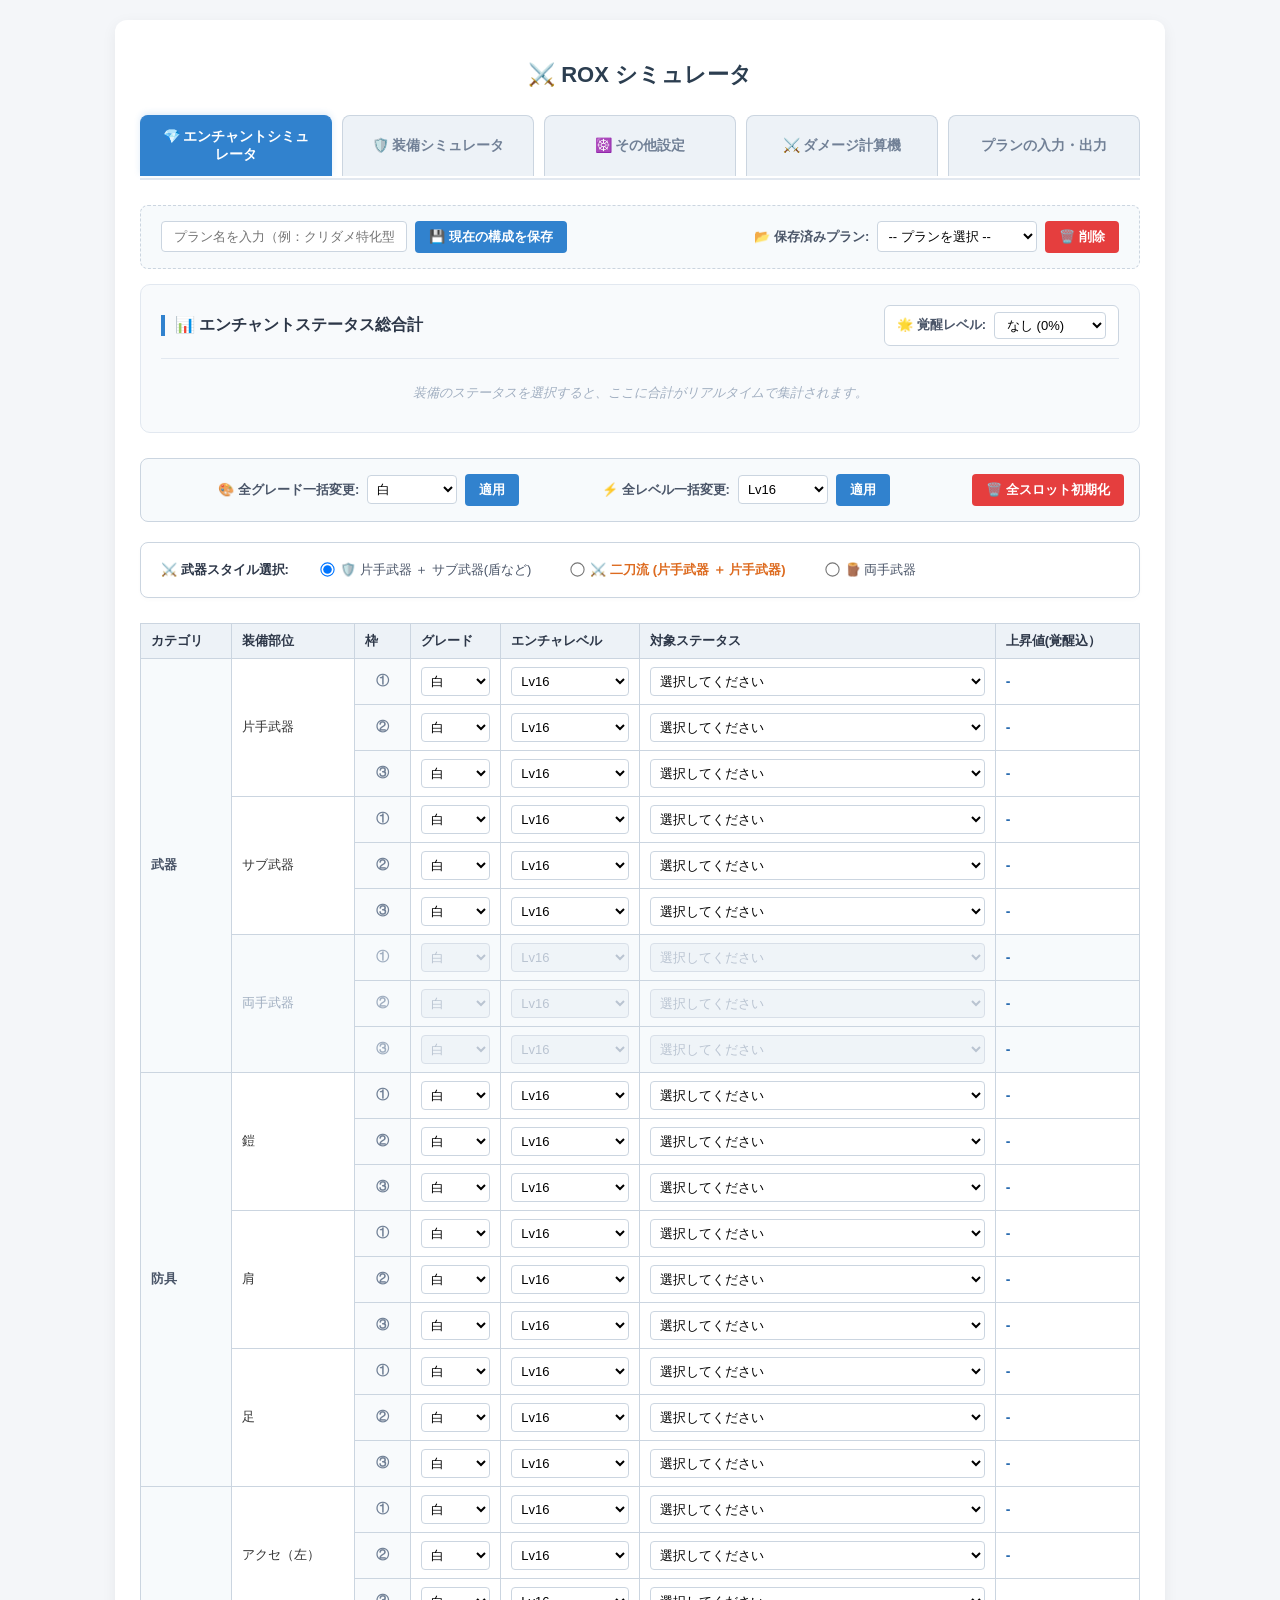
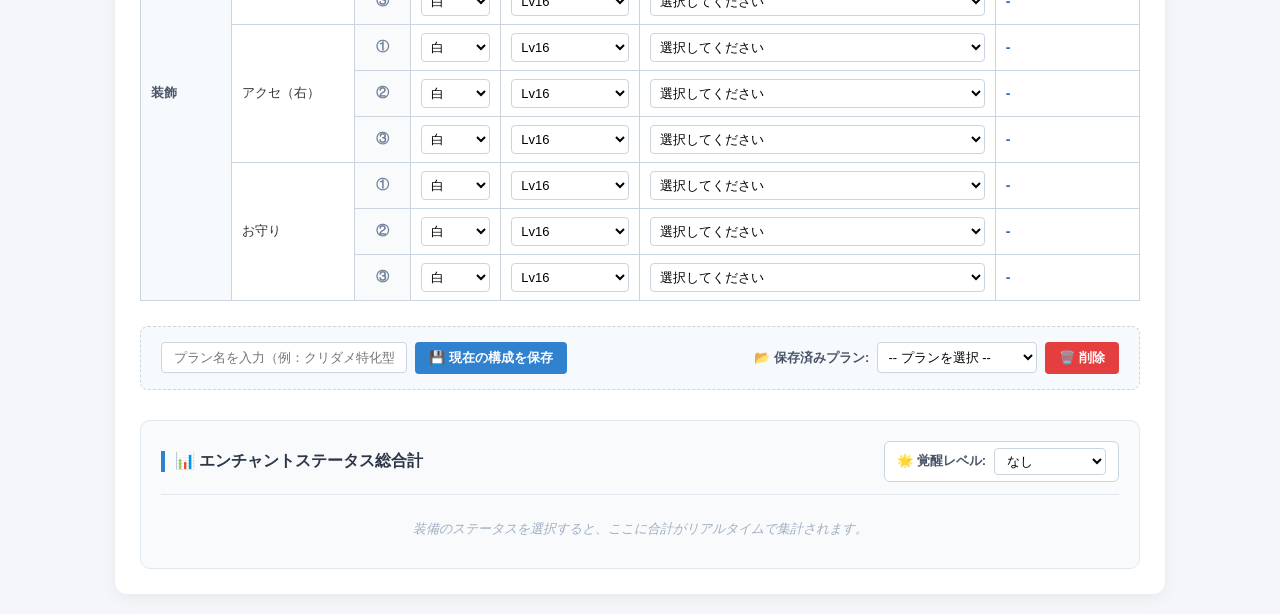
==== commit 1882d24e: "add plan input/output" ====
--- a/index.html
+++ b/index.html
@@ -17,6 +17,7 @@
         <button id="tabBtnEquipment" class="tab-btn" onclick="switchTab('equipment')">🛡️ 装備シミュレータ</button>
         <button id="tabBtnEtc" class="tab-btn" onclick="switchTab('etc')">☸️ その他設定</button>
         <button id="tabBtnDamage" class="tab-btn" onclick="switchTab('damage')">⚔️ ダメージ計算機</button>
+        <button id="tabBtnPlanIO" class="tab-btn" onclick="switchTab('planIO')">プランの入力・出力</button>
     </div>
     
     <div id="tabContentEnchant" class="tab-pane active-pane">
@@ -426,7 +427,7 @@
                 </div>
                 <div class="bulk-item">
                     <label for="bulkEnhance">⚡ 全強化一括変更:</label>
-                    <input type="number" id="bulkEnhance" value="100" min="100" max="120" onkeydown="return filterNumberInput(event)">
+                    <input type="number" id="bulkEnhance" value="100" min="0" max="120" onkeydown="return filterNumberInput(event)">
                     <button class="btn btn-save" onclick="applyBulkEnhance()">適用</button>
                 </div>
             </div>
@@ -774,6 +775,11 @@
                 </div>
 
                 <div class="fixed-input-row">
+                    <label for="calc_elementDamage">属性ダメージ増加 (%):</label>
+                    <input type="number" id="calc_elementDamage" value="0" oninput="calculateDamage()">
+                </div>
+
+                <div class="fixed-input-row">
                     <label for="calc_attrDmg">属性強化 (%):</label>
                     <input type="number" id="calc_attrDmg" value="0" oninput="calculateDamage()">
                 </div>
@@ -854,6 +860,11 @@
                 <div class="fixed-input-row">
                     <label for="calc_monsterRes">種族被ダメージ軽減 (%):</label>
                     <input type="number" id="calc_monsterRes" value="0" oninput="calculateDamage()">
+                </div>
+                
+                <div class="fixed-input-row">
+                    <label for="calc_elementRes">属性被ダメージ軽減 (%):</label>
+                    <input type="number" id="calc_elementRes" value="0" oninput="calculateDamage()">
                 </div>
                 
                 <div class="fixed-input-row">
@@ -914,10 +925,96 @@
     </div>
 
     </div>
+    <!-- プランの入力・出力タブ -->
+    <div id="tabContentPlanIO" class="tab-pane">
+        <div class="plan-io-container">
+            <h3>📋 全プランデータの入出力 (JSON形式)</h3>
+            <p class="plan-io-help-text">
+                シミュレーター内のセーブデータをJSON形式形式で書き出したり、貼り付けて復元・追加ができます。
+            </p>
+
+            <!-- オプション選択パネル -->
+            <div class="plan-io-options-group">
+                <!-- A. 対象カテゴリの選択 -->
+                <div class="plan-io-options-title">
+                    ⚙️ 対象にするデータ・プランを選択：
+                    <span class="plan-io-bulk-link" onclick="toggleAllCategoryChecks(true)">すべて選択</span>
+                    <span class="plan-io-bulk-link" onclick="toggleAllCategoryChecks(false)">すべて解除</span>
+                </div>
+                <div class="plan-io-checkbox-list">
+                    <label class="plan-io-label">
+                        <input type="checkbox" id="io-check-enchant" checked onchange="handleCategoryCheckChange()"> 💎 エンチャント
+                    </label>
+                    <label class="plan-io-label">
+                        <input type="checkbox" id="io-check-equip" checked onchange="handleCategoryCheckChange()"> 🛡️ 装備・カード
+                    </label>
+                    <label class="plan-io-label">
+                        <input type="checkbox" id="io-check-other" checked onchange="handleCategoryCheckChange()"> ☸ その他設定
+                    </label>
+                    <label class="plan-io-label">
+                        <input type="checkbox" id="io-check-damage" checked onchange="handleCategoryCheckChange()"> ⚔ ダメージ計算条件
+                    </label>
+                </div>
+
+                <!-- 🌟 ここに各プラン名がチェックボックス形式で自動生成されます -->
+                <div id="plan-io-dynamic-plans-panel" style="margin-top: 12px;"></div>
+
+                <div class="plan-io-divider"></div>
+
+                <!-- B. インポート方法の選択 -->
+                <div class="plan-io-options-title">📥 インポート方法（貼り付け時）：</div>
+                <div class="plan-io-checkbox-list">
+                    <label class="plan-io-label">
+                        <input type="radio" name="importMode" value="add" checked> ✨ 現在のリストに「追加」する（名前重複時はコピーを作成）
+                    </label>
+                    <label class="plan-io-label">
+                        <input type="radio" name="importMode" value="replace"> ⚠️ 現在のデータをすべて消して「入れ替え」
+                    </label>
+                </div>
+            </div>
+
+            <!-- JSON出力・入力用のテキストエリア -->
+            <textarea 
+                id="plan-json-textarea" 
+                class="plan-io-textarea"
+                rows="15" 
+                placeholder="ここにJSONデータを貼り付けると、自動的に上のリストへプラン名が展開されます。"
+                oninput="handleTextareaInput()"
+            ></textarea>
+
+            <!-- 🌟 ユーティリティボタン群（新設） -->
+            <div class="plan-io-util-group">
+                <button onclick="copyPlanJsonToClipboard()" class="plan-io-btn-util plan-io-btn-copy">
+                    📋 コードをクリップボードにコピー
+                </button>
+                <button onclick="clearPlanJsonTextarea()" class="plan-io-btn-util plan-io-btn-clear">
+                    自由入力モード（クリア）
+                </button>
+            </div>
+
+            <!-- メイン操作ボタン群 -->
+            <div class="plan-io-btn-group" style="margin-top: 20px;">
+                <button onclick="exportAllPlansToTextarea(true)" class="plan-io-btn plan-io-btn-export">
+                    🔄 選択したプランをJSON出力
+                </button>
+                <button onclick="importAllPlansFromTextarea()" class="plan-io-btn plan-io-btn-import">
+                    📥 プランをインポート（実行）
+                </button>
+            </div>
+            
+            <!-- 結果やエラーメッセージを表示する枠 -->
+            <div id="io-message" class="plan-io-message" style="display: none;"></div>
+        </div>
+    </div>
+
+
+
+
 </div>
 
 <script src="js/enchant_data.js"></script>
 <script src="js/card_data.js"></script>
+<script src="js/enhance_data.js"></script>
 <script src="js/equip_item_data.js"></script>
 <script src="js/sinmon_item_data.js"></script>
 <script src="js/pet_data.js"></script>
--- a/css/style.css
+++ b/css/style.css
@@ -569,7 +569,7 @@
 }
 
 .tab-pane.active-pane {
-    display: block;
+    display: block !important;
     animation: fadeInTab 0.25s ease-out;
 }
 
@@ -1344,3 +1344,214 @@
     border-left: 4px solid #3182ce;
     padding-left: 8px;
 }
+
+
+/* ==========================================================================
+   📋 プランデータの入出力（JSON形式）タブ専用スタイル
+   ========================================================================== */
+
+/* タブコンテンツ全体の余白 */
+.plan-io-container {
+    padding: 20px;
+}
+
+/* 説明テキストの補助色 */
+.plan-io-help-text {
+    font-size: 0.9em;
+    color: #666666;
+    margin-bottom: 15px;
+}
+
+/* JSONテキストエリア：開発者ライクな等幅フォントとスマートな背景 */
+.plan-io-textarea {
+    width: 100%;
+    font-family: monospace;
+    padding: 12px;
+    box-sizing: border-box;
+    border: 1px solid #cbd5e0;
+    border-radius: 4px;
+    background-color: #f7fafc;
+    line-height: 1.4;
+    resize: vertical; /* 縦方向のみリサイズ可能に */
+}
+
+/* ボタンを並べるコンテナ */
+.plan-io-btn-group {
+    margin-top: 15px;
+    display: flex;
+    gap: 10px;
+}
+
+/* ベースとなるボタンスタイル */
+.plan-io-btn {
+    color: #ffffff;
+    padding: 10px 20px;
+    border: none;
+    border-radius: 4px;
+    cursor: pointer;
+    font-weight: bold;
+    transition: background-color 0.2s;
+}
+
+/* 出力（青ボタン） */
+.plan-io-btn-export {
+    background-color: #3182ce;
+}
+.plan-io-btn-export:hover {
+    background-color: #2b6cb0;
+}
+
+/* 入力（緑ボタン） */
+.plan-io-btn-import {
+    background-color: #38a169;
+}
+.plan-io-btn-import:hover {
+    background-color: #2f855a;
+}
+
+/* 結果・エラー通知メッセージの共通枠 */
+.plan-io-message {
+    margin-top: 15px;
+    padding: 10px;
+    border-radius: 4px;
+    font-weight: bold;
+    white-space: pre-line;
+}
+
+/* 各メッセージ状態 */
+.plan-io-message-success {
+    color: #2f855a;
+    background-color: #f0fff4;
+    border: 1px solid #2f855a;
+}
+
+.plan-io-message-warning {
+    color: #dd6b20;
+    background-color: #fffaf0;
+    border: 1px solid #dd6b20;
+}
+
+.plan-io-message-error {
+    color: #e53e3e;
+    background-color: #fff5f5;
+    border: 1px solid #e53e3e;
+}
+
+/* チェックボックス・選択オプション用のコンテナ */
+.plan-io-options-group {
+    background-color: #f7fafc;
+    border: 1px solid #cbd5e0;
+    border-radius: 4px;
+    padding: 15px;
+    margin-bottom: 15px;
+}
+
+.plan-io-options-title {
+    font-weight: bold;
+    margin-bottom: 8px;
+    font-size: 0.95em;
+    color: #2d3748;
+}
+
+.plan-io-checkbox-list {
+    display: flex;
+    flex-wrap: wrap;
+    gap: 15px;
+}
+
+.plan-io-label {
+    display: flex;
+    align-items: center;
+    gap: 6px;
+    cursor: pointer;
+    font-size: 0.9em;
+}
+
+/* インポート方法選択用の区切り線 */
+.plan-io-divider {
+    margin: 12px 0;
+    border: 0;
+    border-top: 1px dashed #cbd5e0;
+}
+
+/* 動的プランリストのコンテナ枠 */
+.plan-io-dynamic-section {
+    margin-top: 10px;
+    padding: 10px;
+    background-color: #ffffff;
+    border: 1px solid #e2e8f0;
+    border-radius: 4px;
+}
+
+.plan-io-section-subtitle {
+    font-size: 0.85em;
+    font-weight: bold;
+    color: #4a5568;
+    margin-bottom: 6px;
+    border-bottom: 1px solid #edf2f7;
+    padding-bottom: 2px;
+}
+
+/* プラン名チェックボックスの2段・3段マルチカラム並び */
+.plan-io-sub-checkbox-list {
+    display: grid;
+    grid-template-columns: repeat(auto-fill, minmax(200px, 1fr));
+    gap: 8px;
+    padding: 4px 0;
+}
+
+.plan-io-label-sub {
+    display: flex;
+    align-items: center;
+    gap: 5px;
+    cursor: pointer;
+    font-size: 0.85em;
+    color: #4a5568;
+}
+
+/* 全選択・全解除リンクのスタイル */
+.plan-io-bulk-link {
+    font-size: 0.75em;
+    color: #3182ce;
+    text-decoration: underline;
+    cursor: pointer;
+    margin-left: 8px;
+}
+.plan-io-bulk-link:hover {
+    color: #2b6cb0;
+}
+
+/* ユーティリティボタン専用のボタングループ */
+.plan-io-util-group {
+    margin-top: 8px;
+    display: flex;
+    gap: 8px;
+    justify-content: flex-end; /* テキストエリアの右下に配置 */
+}
+
+/* ユーティリティボタンのベース（少し小さめでスマートに） */
+.plan-io-btn-util {
+    padding: 6px 12px;
+    font-size: 0.85em;
+    border: 1px solid #cbd5e0;
+    border-radius: 4px;
+    background-color: #ffffff;
+    color: #4a5568;
+    cursor: pointer;
+    font-weight: 500;
+    transition: all 0.2s;
+}
+
+/* コピーボタンのホバー */
+.plan-io-btn-copy:hover {
+    background-color: #edf2f7;
+    color: #2b6cb0;
+    border-color: #a0aec0;
+}
+
+/* クリアボタンのホバー */
+.plan-io-btn-clear:hover {
+    background-color: #fff5f5;
+    color: #e53e3e;
+    border-color: #feb2b2;
+}
